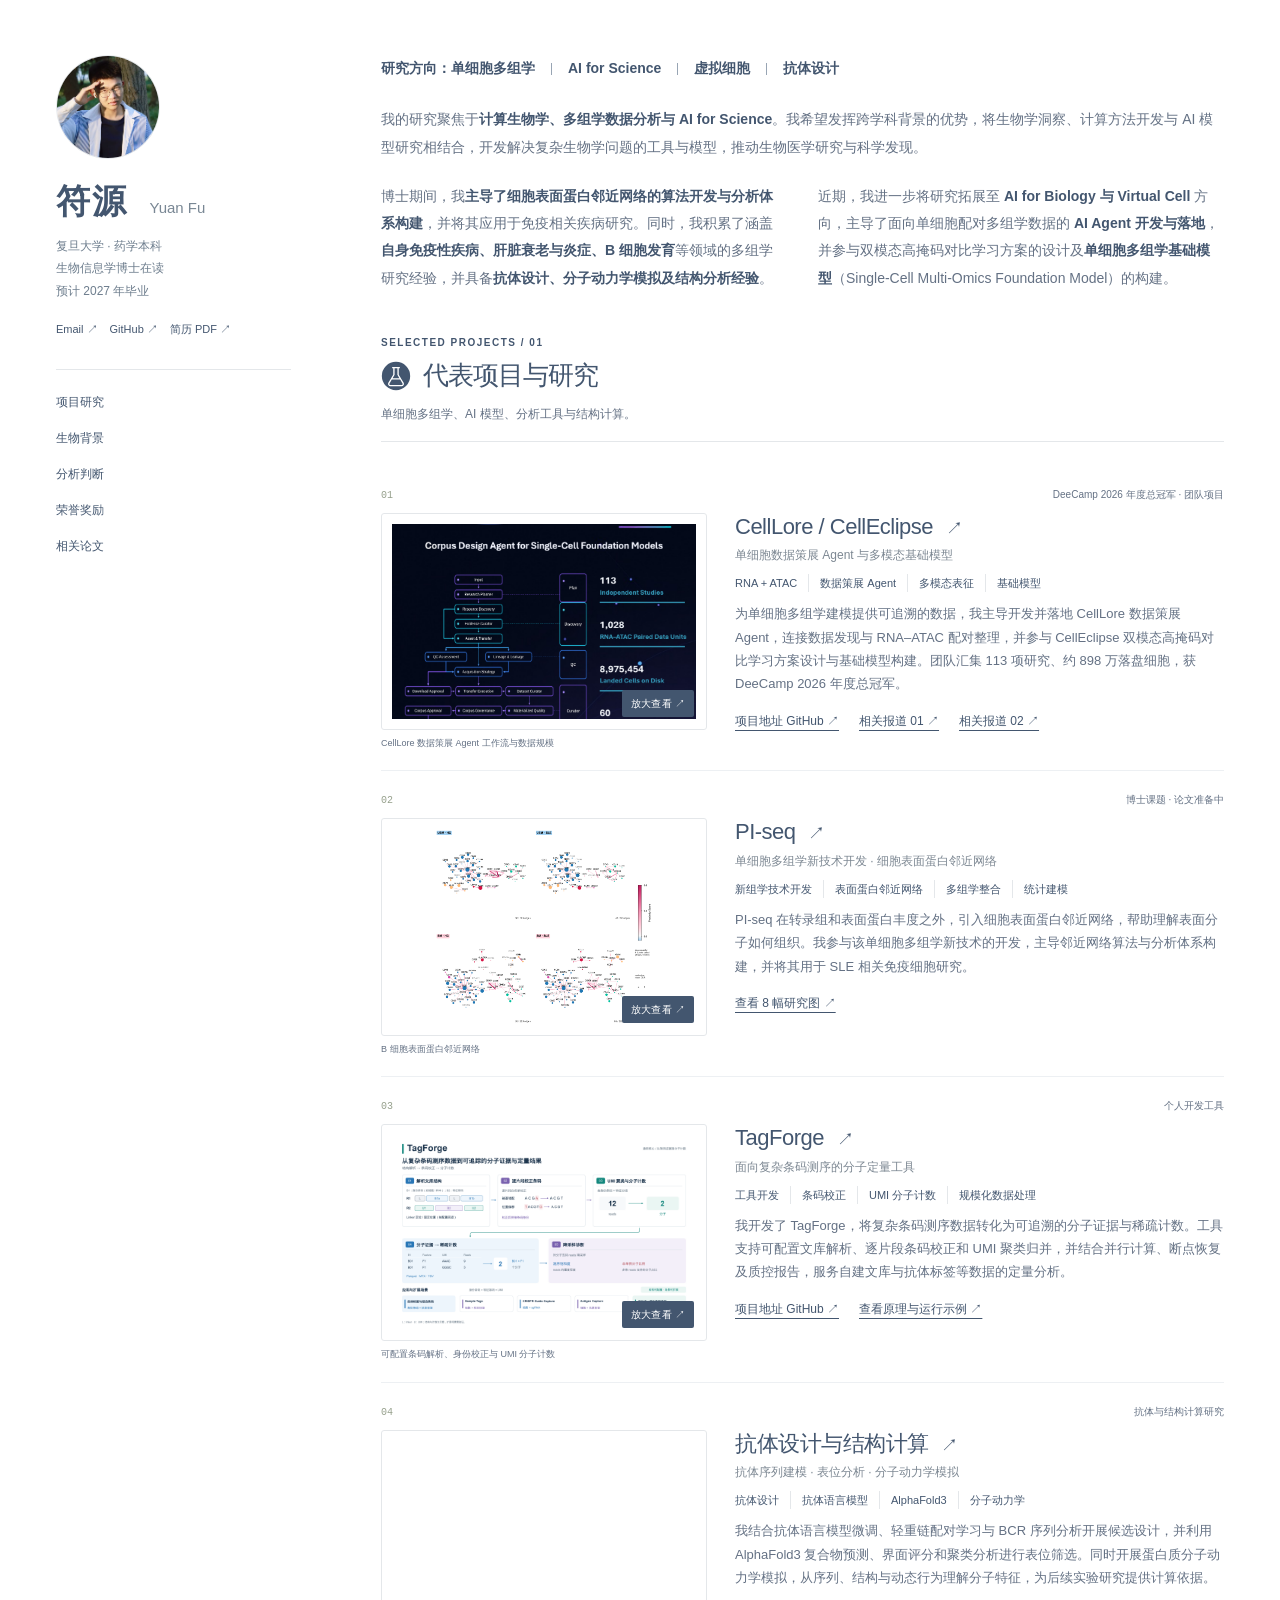
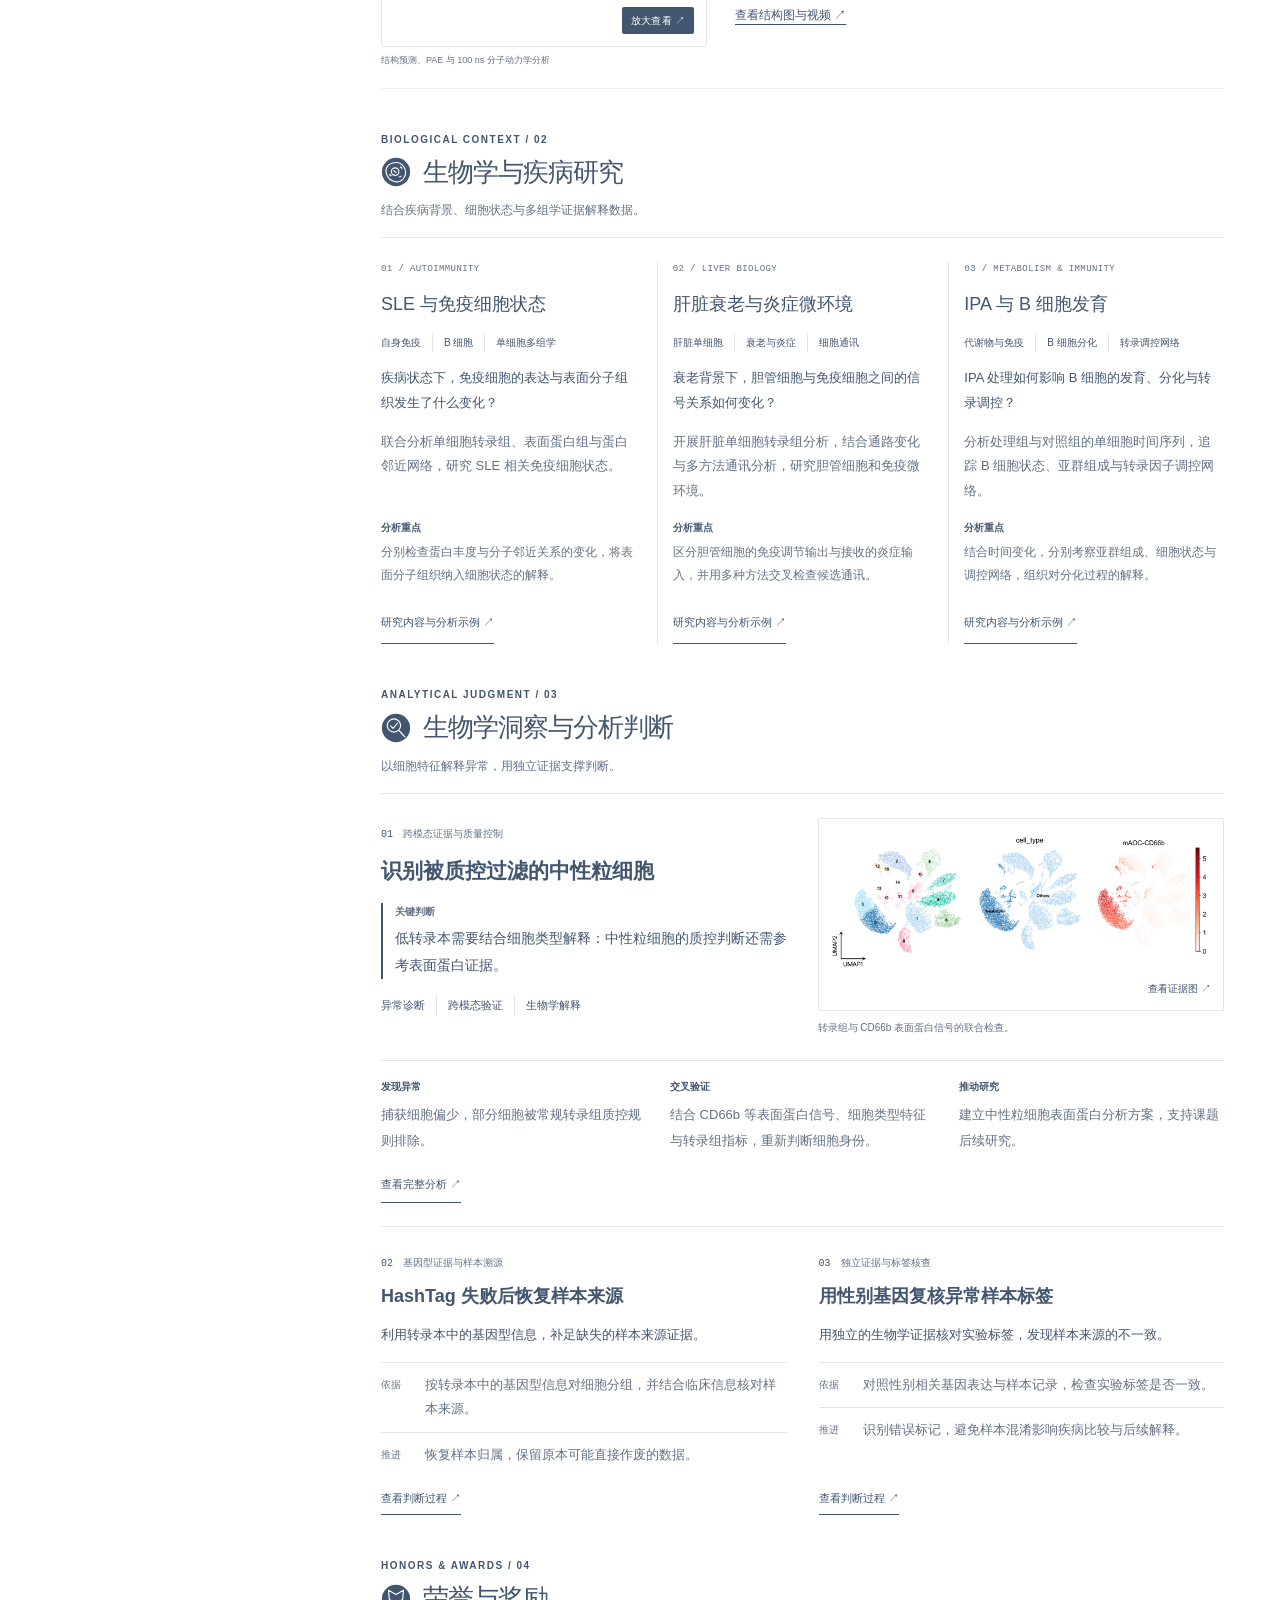
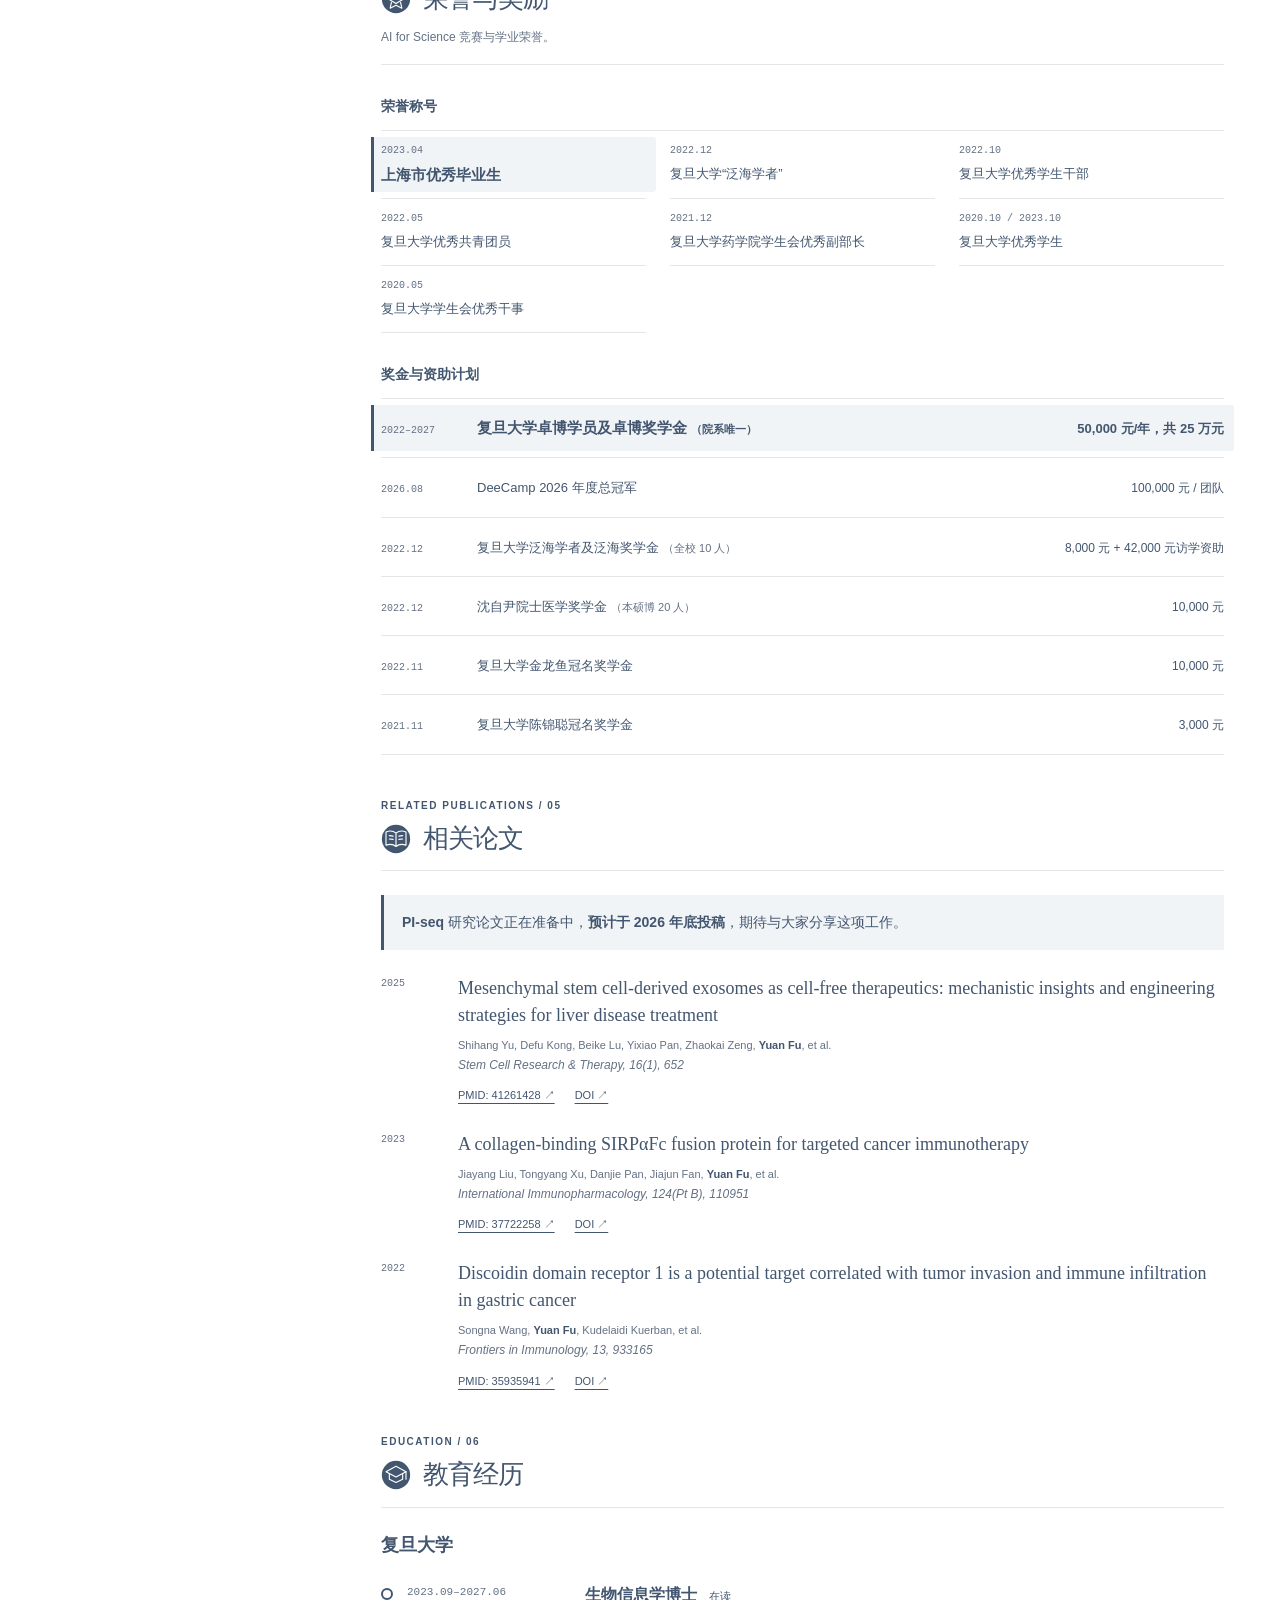
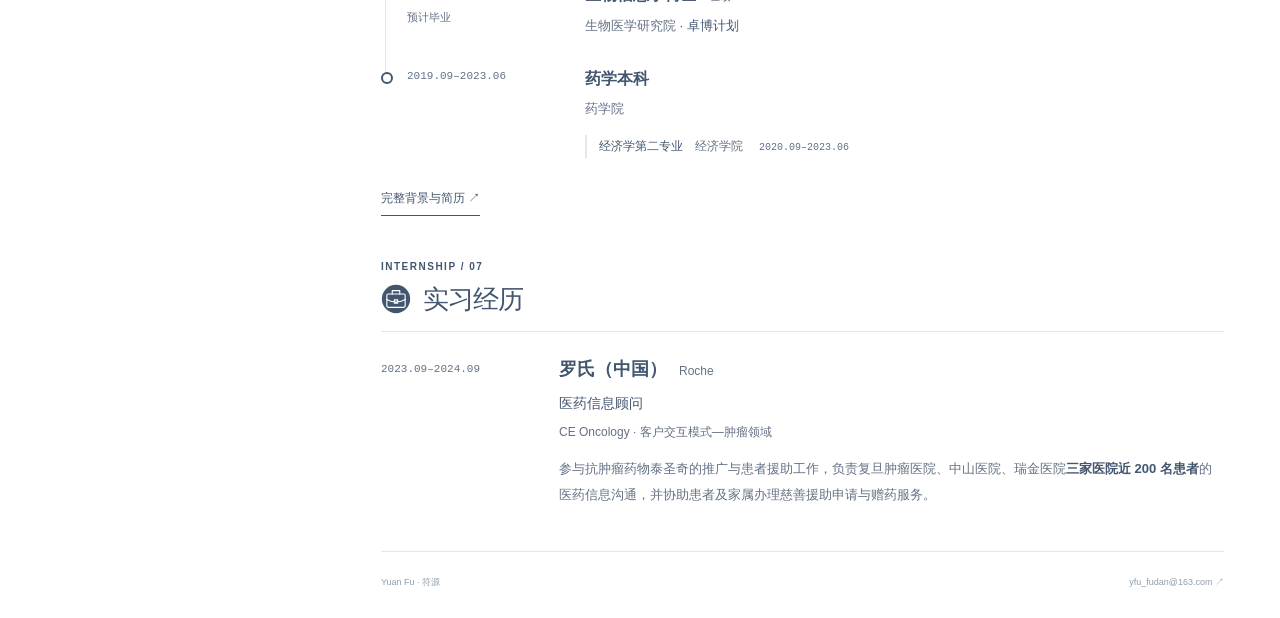
==== index.html @ 62604944 "Publish Yuan Fu research homepage and resumes" ====
<!doctype html>
<html lang="zh-CN">
<head>
  <meta charset="utf-8">
  <meta name="viewport" content="width=device-width, initial-scale=1">
  <meta name="description" content="符源 Yuan Fu，复旦大学生物信息学博士生。单细胞多组学、AI for Science、抗体设计与分子模拟；药学本科、生物信息学博士在读，预计 2027 年毕业。">
  <meta name="color-scheme" content="light">
  <title>符源 Yuan Fu · 计算生物学与 AI for Science</title>
  <link rel="canonical" href="https://yuanfu-bio.github.io/">
  <meta property="og:type" content="website">
  <meta property="og:locale" content="zh_CN">
  <meta property="og:title" content="符源 Yuan Fu · 计算生物学与 AI for Science">
  <meta property="og:description" content="复旦大学生物信息学博士生，聚焦单细胞多组学、AI for Science、虚拟细胞与抗体设计。预计 2027 年毕业。">
  <meta property="og:url" content="https://yuanfu-bio.github.io/">
  <meta property="og:image" content="https://yuanfu-bio.github.io/assets/yuan-fu-portrait.jpg">
  <link rel="icon" href="assets/favicon.svg" type="image/svg+xml">
  <link rel="stylesheet" href="styles.css">
  <script src="content.js" defer></script>
  <script src="app.js" defer></script>
</head>
<body data-theme="academic">
  <a class="skip-link" href="#main">跳到主页内容</a>
  <main id="main">
    <article class="academic">
      <div class="academic-layout shell"><aside class="academic-sidebar"><div class="academic-identity"><a class="avatar-link" href="#main" aria-label="符源首页"><img class="profile-avatar" src="assets/yuan-fu-portrait.jpg" alt="符源个人照" width="120" height="120"></a><h1>符源 <span lang="en">Yuan Fu</span></h1><p class="academic-role"><span>复旦大学 · 药学本科</span><span>生物信息学博士在读</span><span>预计 2027 年毕业</span></p><div class="academic-links"><a href="mailto:yfu_fudan@163.com">Email ↗</a><a href="https://github.com/yuanfu-bio" target="_blank" rel="noopener noreferrer">GitHub ↗</a><a href="assets/yuan-fu-cv.pdf" target="_blank" rel="noopener">简历 PDF ↗</a></div></div><nav class="section-nav" aria-label="主页导航"><a href="#academic-research">项目研究</a><a href="#academic-biology">生物背景</a><a href="#academic-cases">分析判断</a><a href="#academic-awards">荣誉奖励</a><a href="#academic-publications">相关论文</a></nav></aside><div class="academic-content"><section id="academic-about" class="academic-about academic-home-profile" aria-label="个人介绍"><div class="hero-expertise" aria-label="研究方向" data-profile-keywords><span>研究方向：单细胞多组学</span><span>AI for Science</span><span>虚拟细胞</span><span>抗体设计</span></div><div class="profile-prose" data-profile-prose></div></section><section class="content-section academic-research" id="academic-research"><div class="section-heading"><div><div class="eyebrow">SELECTED PROJECTS / 01</div><h2 class="section-title"><span data-section-icon="research"></span>代表项目与研究</h2></div><p>单细胞多组学、AI 模型、分析工具与结构计算。</p></div><div data-project-list></div></section><section class="content-section biology-section" id="academic-biology" data-content="biology"></section><section class="content-section judgment-section" id="academic-cases" data-content="cases"></section><section class="content-section awards-section" id="academic-awards" data-content="awards"></section><section class="content-section publications-section" id="academic-publications" data-content="publications"></section><section id="academic-background" class="content-section education-section academic-background" data-content="education"></section><section id="academic-internships" class="content-section internships-section" data-content="internships"></section><footer class="academic-footer"><span>Yuan Fu · 符源</span><a href="mailto:yfu_fudan@163.com">yfu_fudan@163.com ↗</a></footer></div></div>
    </article>
  </main>
  <dialog id="project-dialog" aria-labelledby="dialog-title"><div class="dialog-topline"><button id="dialog-close" type="button" aria-label="关闭详情">✕</button></div><div id="dialog-content"></div></dialog>
  <noscript><p class="noscript">启用 JavaScript 后可阅读项目、研究背景、分析案例与荣誉。也可直接查看上方简历 PDF。</p></noscript>
</body>
</html>
---- styles.css ----
@charset "UTF-8";
:root{--paper:#f5f3eb;--ink:#263c33;--green:#315b47;--line:#d8dcd0;--muted:#68746a;--serif:Georgia,'Times New Roman','Songti SC',serif;--sans:Inter,-apple-system,BlinkMacSystemFont,'Segoe UI','PingFang SC','Microsoft YaHei',sans-serif;--mono:'SFMono-Regular',Consolas,monospace}
*{box-sizing:border-box}html{scroll-behavior:smooth;scroll-padding-top:100px}body{margin:0;font-family:var(--sans);font-size:15px;color:var(--ink);background:var(--paper);-webkit-font-smoothing:antialiased}button,a{-webkit-tap-highlight-color:transparent}button{font:inherit}button,a{touch-action:manipulation}a{color:inherit;text-decoration:none}button{color:inherit;cursor:pointer}button:focus-visible,a:focus-visible{outline:3px solid var(--primary);outline-offset:5px}button{border:0;background:transparent}button:disabled{cursor:default}img{display:block;max-width:100%}figure,p,h1,h2,h3{margin:0}p{line-height:1.9}h1,h2,h3{font-weight:500}.view[hidden]{display:none}.shell{width:min(1220px,calc(100% - 112px));margin-inline:auto}.muted{color:var(--muted)}.eyebrow{font-size:10px;font-weight:600;letter-spacing:1.5px;line-height:1.5}.skip-link{position:fixed;top:-60px;left:20px;background:white;padding:15px;z-index:300}.skip-link:focus{top:12px}
.design-bar{background:#fff;color:#282d29;display:flex;align-items:center;justify-content:space-between;gap:16px;padding:12px 30px;border-bottom:1px solid #e5e5df;position:sticky;top:0;z-index:100;min-height:64px}.design-label{display:flex;align-items:center;gap:8px;font-family:var(--mono);font-size:10px;letter-spacing:.5px;white-space:nowrap}.design-dot{width:6px;height:6px;border-radius:50%;background:#51715a}.design-version{color:#8b8d87;margin-left:4px}.design-tabs{display:flex;gap:5px}.design-tabs button{font-size:12px;display:flex;align-items:center;justify-content:center;gap:9px;min-height:38px;border:1px solid transparent;padding:8px 14px;border-radius:5px;transition:background .18s}.design-tabs button>span{font-family:var(--mono);font-size:10px;opacity:.6}.design-tabs button[aria-pressed=true]{background:#edf1e8;border-color:#dce3d5;color:#294a37}.design-tabs button:hover{background:#f2f3ef}.design-tabs small{font-size:9px;color:#587042}.direction-note{background:#e8ecdf;padding:11px 30px;display:flex;justify-content:center;gap:20px;color:#58654c;font-size:11px;line-height:1.6}.direction-note strong{color:#33462c;font-weight:600;white-space:nowrap}.site-nav{height:112px;display:flex;justify-content:space-between;align-items:center}.wordmark{display:flex;align-items:center;gap:12px;font-family:var(--serif);font-size:30px;letter-spacing:-1px}.wordmark span{font-family:var(--sans);font-size:12px;letter-spacing:2px;color:#6e7e71;margin-top:5px}.wordmark i{height:5px;width:5px;border-radius:50%;background:#6a8b5f;align-self:center;margin-left:-7px}.site-nav nav{display:flex;align-items:center;gap:32px;font-size:12px}.site-nav nav a:hover{text-decoration:underline;text-underline-offset:6px}.contact-link{border-bottom:1px solid var(--ink);padding-bottom:8px;margin-bottom:-8px}
.studio-hero{padding:40px 0 78px;display:grid;grid-template-columns:1.05fr 1fr;gap:65px;align-items:center}.tiny-cross{font-size:17px;vertical-align:-1px;margin-right:7px;color:#678054}.studio-intro h1{font-family:var(--serif);font-size:clamp(55px,5.65vw,85px);letter-spacing:-3.6px;line-height:1.015;margin-top:30px}.studio h1 em,.studio h2 em{font-weight:400;color:#6c7a56}.hero-description{font-size:13px;color:#627064;margin-top:30px;line-height:2.05}.hero-actions{display:flex;align-items:center;gap:27px;margin-top:32px}.solid-button{font-size:11px;font-weight:500;background:var(--ink);color:#f6f7f0;padding:16px 19px;min-height:46px;display:inline-flex;align-items:center;justify-content:space-between;gap:34px;border-radius:2px;transition:transform .2s,background .2s}.solid-button:hover{transform:translateY(-2px);background:#42614e}.text-button{font-size:11px;padding:8px 0;border-bottom:1px solid currentColor;line-height:1.5}.text-button:hover{opacity:.7}.research-cover{position:relative;background:#e8ecdf;border:1px solid #d5dec9;padding:26px 25px 22px;box-shadow:10px 12px 0 #e5e6dc;min-height:454px;display:flex;flex-direction:column;transform:rotate(1.2deg)}.cover-top,.cover-bottom{display:flex;justify-content:space-between;font-family:var(--mono);font-size:8px;letter-spacing:.6px}.cover-top{border-bottom:1px solid #bbc8af;padding-bottom:17px}.cover-title{font-family:var(--serif);font-size:36px;letter-spacing:-1.25px;line-height:1.03;margin-top:28px}.cover-title>span{display:block;font-family:var(--sans);font-size:10px;letter-spacing:1px;color:#6d7a60;margin-top:13px}.umap-display{padding:23px 0;margin:25px -7px 10px;background:#fff}.umap-display img{width:100%;height:auto}.cover-bottom{align-items:center;margin-top:auto;border-top:1px solid #bbc8af;padding-top:13px}.cover-bottom button{font-size:21px;line-height:1;border:1px solid #adbba2;border-radius:50%;height:32px;width:32px}.research-cover>figcaption{position:absolute;bottom:-29px;left:0;color:#88927d;font-size:8px;letter-spacing:.5px}.credential-strip{display:flex;align-items:center;gap:25px;border-block:1px solid var(--line);padding-block:23px;font-size:11px}.credential-label{font-size:8px;letter-spacing:1px;color:#84907c}.credential-strip strong{font-size:14px;font-weight:500}.credential-strip strong span{font-size:11px;margin-left:6px}.credential-project{border-left:1px solid var(--line);padding-left:25px;color:#78816f}.credential-end{margin-left:auto;color:#78816f;font-size:10px}.work-section{padding:94px 0 84px}.section-heading{display:flex;justify-content:space-between;align-items:flex-end;gap:24px;margin-bottom:42px}.section-heading h2,.about-grid h2{font-family:var(--serif);font-size:45px;letter-spacing:-1.6px;line-height:1.12;margin-top:19px}.section-heading>p{font-size:12px;color:#77806f}.studio-project{border-top:1px solid var(--line);display:grid;grid-template-columns:37px 1.05fr 1fr 30px;gap:21px;align-items:center;padding:30px 0}.studio-project:last-child{border-bottom:1px solid var(--line)}.project-number{font-family:var(--mono);font-size:10px;color:#96a08c;align-self:start;padding-top:6px}.project-title-button{font-family:var(--serif);font-size:25px;letter-spacing:-.5px;text-align:left;line-height:1.2;padding:0}.project-title-button:hover{text-decoration:underline;text-underline-offset:6px}.project-category{font-family:var(--mono);font-size:8px;letter-spacing:.6px;color:#8a947e;margin-top:11px}.project-description{font-size:11px;line-height:1.9;color:#6f7968}.project-arrow{font-size:22px;transition:transform .2s}.project-arrow:hover{transform:translate(3px,-3px)}.field-note{background:#e8ecdf;padding:70px 0}.field-note-inner{display:grid;grid-template-columns:.85fr 1.3fr;align-items:center;gap:90px}.field-note h2{font-family:var(--serif);font-size:49px;letter-spacing:-1.8px;line-height:1.06;margin-top:23px}.field-note p{font-size:12px;margin:25px 0 14px;color:#6b785e}.field-note figure{background:#fff;padding:24px 20px}.field-note figcaption{font-size:9px;color:#8a947e;letter-spacing:.6px;margin-top:16px}.about-section{padding:90px 0}.about-grid{display:grid;grid-template-columns:1.1fr 1fr;gap:95px;margin-top:5px}.about-grid>div{padding-top:20px}.about-grid p{font-size:12px;margin-bottom:20px}.studio-footer{border-top:1px solid var(--line);padding-block:45px 25px;display:flex;justify-content:space-between;gap:25px}.footer-email{display:flex;gap:80px;font-family:var(--serif);font-size:63px;letter-spacing:-2px;margin-top:17px;align-items:center}.footer-email>span{font-family:var(--sans);font-size:45px}.footer-meta{display:flex;flex-direction:column;align-items:flex-end;gap:16px;font-size:10px;padding-top:8px;color:#79816f}
body[data-theme=atlas]{background:#121916;color:#e7ece1;--ink:#e7ece1;--muted:#919e8e;--line:#344038}.atlas{background:#121916}.atlas .site-nav{height:108px}.atlas-brand{display:flex;gap:6px;font-family:var(--mono);font-size:22px;align-items:center}.atlas-brand .bracket{color:#b8d994;font-size:30px}.atlas-brand small{font-family:var(--sans);font-size:9px;letter-spacing:1.3px;margin-left:15px;color:#a2b299}.atlas .site-nav nav{font-family:var(--mono);font-size:10px;color:#adbba3}.atlas-hero{display:grid;grid-template-columns:1.1fr 1fr;align-items:center;gap:60px;padding-top:39px;padding-bottom:70px}.atlas .eyebrow{color:#a2b692;font-size:9px}.status-light{display:inline-block;width:5px;height:5px;background:#c7f797;box-shadow:0 0 12px #b7df9180;border-radius:50%;vertical-align:middle;margin-right:7px}.atlas-hero h1{font-size:clamp(57px,6.4vw,93px);font-weight:500;letter-spacing:-5px;line-height:.98;margin:29px 0 25px}.atlas-hero h1>span{color:#b6d99a}.atlas-hero p{font-size:13px;color:#9eaf96;line-height:2}.atlas .solid-button{background:#c0dfaa;color:#1a291c}.atlas .solid-button:hover{background:#d9f1c7}.atlas .text-button{color:#bac5b0}.atlas-visual{background:#eaf0e3;position:relative;border:1px solid #52634b;padding:19px;color:#3b5238;transform:perspective(1500px) rotateY(-5deg)}.visual-caption{font-family:var(--mono);font-size:8px;display:flex;justify-content:space-between;gap:15px;border-bottom:1px solid #c5d2bb;padding-bottom:14px}.atlas-visual img{width:100%;aspect-ratio:1.35;object-fit:contain;background:#fff;margin-top:18px}.visual-bottom{display:flex;align-items:center;justify-content:space-between;font-family:var(--mono);font-size:9px;padding-top:17px}.visual-bottom button{font-size:9px;padding:5px 0}.coordinate-label{position:absolute;right:0;bottom:-30px;font-family:var(--mono);font-size:8px;letter-spacing:.8px;color:#7c8e72}.atlas-stats{border-block:1px solid #344038;padding-block:30px;display:grid;grid-template-columns:1fr 1fr 1fr 1.5fr;gap:25px;align-items:center}.atlas-stats>div{display:flex;flex-direction:column;gap:8px}.atlas-stats strong{font-family:var(--mono);font-size:35px;letter-spacing:-2px;font-weight:400}.atlas-stats strong span{font-size:20px;color:#9fbd87}.atlas-stats div>span{font-size:10px;color:#82947a}.atlas-stats>p{border-left:1px solid #344038;padding-left:30px;font-size:11px;color:#bac8b0}.atlas-stats>p span{color:#8a9b7f;font-size:10px}.atlas-projects-section{padding:85px 0}.atlas-section-head h2{font-size:36px;letter-spacing:-1.3px;margin:17px 0 37px}.atlas-section-head h2 span{font-family:var(--mono);font-size:12px;color:#65795b}.atlas-projects{display:grid;grid-template-columns:1fr 1fr;gap:24px}.atlas-project{border-top:1px solid #52604a;padding:24px 0 28px}.atlas-project .project-category{margin:0 0 14px;color:#8fa27d}.atlas-project h3{font-size:23px;letter-spacing:-.5px}.atlas-project p{font-size:12px;color:#9aaa90;margin-top:17px}.atlas-project footer{display:flex;justify-content:space-between;align-items:center;margin-top:28px}.atlas-project footer span{font-family:var(--mono);font-size:8px;color:#8da17d}.atlas-project footer button{font-size:20px;color:#c4e4aa}.atlas-methods{border-top:1px solid #344038;padding-block:55px 70px}.atlas-methods h2{font-size:37px;letter-spacing:-1.4px;line-height:1.3;margin-top:19px}.atlas-methods h2 span{color:#839a75}.method-rows{margin-top:40px}.method-rows>div{display:grid;grid-template-columns:1fr 2fr;padding:20px 0;border-top:1px solid #344038;gap:25px;align-items:center}.method-rows span{font-family:var(--mono);font-size:10px;color:#92ad80}.method-rows p{font-size:12px;color:#afbea4}.atlas-footer{border-top:1px solid #344038;padding-block:45px 30px}.atlas-footer h2{font-size:50px;letter-spacing:-2px;display:flex;justify-content:space-between;align-items:center}.atlas-footer h2 a{color:#b6d99a}.atlas-footer>div{display:flex;justify-content:space-between;gap:20px;font-size:10px;color:#90a27e;margin-top:35px}
body[data-theme=academic]{--primary:#43566f;background:#fff;color:var(--primary);--ink:var(--primary);--muted:#79828b;--line:#e4e7ea}.academic{background:#fff}.academic-layout{display:grid;grid-template-columns:235px 1fr;gap:90px;padding-block:55px 30px}.academic-sidebar{padding-top:12px;align-self:start;position:sticky;top:112px}.monogram{font-family:var(--serif);font-size:74px;font-style:italic;color:#234f84;letter-spacing:-6px;line-height:1}.monogram span{color:#a6b6c8}.academic-sidebar h1{font-size:24px;letter-spacing:-.6px;margin-top:25px}.academic-sidebar h1 span{font-size:14px;margin-left:7px;font-weight:400;color:#8b97a4;letter-spacing:2px}.academic-role{font-size:12px;color:#6d7d8d;line-height:1.9;margin-top:12px}.academic-links{display:flex;gap:14px;flex-wrap:wrap;font-size:10px;color:var(--primary);margin-top:23px}.academic-links button{padding:0;font-size:10px}.academic-sidebar nav{display:flex;flex-direction:column;gap:22px;font-size:12px;margin-top:46px;border-top:1px solid #e4e7ea;padding-top:30px}.academic-sidebar nav a:hover{color:var(--primary)}.sidebar-foot{font-family:var(--serif);font-size:13px;color:#9aa4ae;line-height:1.7;margin-top:58px}.academic-topline{display:flex;justify-content:space-between;gap:20px;padding-bottom:20px;border-bottom:1px solid #e4e7ea;font-size:8px;letter-spacing:.8px;color:#9aa4ae;font-family:var(--mono)}.academic-about{padding-top:38px}.academic-about .eyebrow{font-size:9px;color:#647184}.academic-about h2{font-family:var(--serif);font-size:51px;letter-spacing:-1.8px;line-height:1.13;color:var(--primary);margin:21px 0 25px}.academic-about>p{font-size:12px;color:#6d7985;margin-bottom:15px;line-height:2}.academic-news{background:#f3f5f8;border-left:2px solid #577ca5;display:flex;gap:24px;align-items:flex-start;padding:18px 20px;margin-top:28px}.academic-news>span{font-family:var(--mono);font-size:10px;color:#6d87a3;line-height:2}.academic-news p{font-size:10px;line-height:1.9;color:#74879b}.academic-news strong{font-weight:500;color:#355777}.academic-section-title{display:flex;justify-content:space-between;align-items:center;border-bottom:1px solid #dce3e9;padding-bottom:13px}.academic-section-title h2{font-family:var(--serif);font-size:26px;letter-spacing:-.5px;color:var(--primary)}.academic-section-title>span{font-family:var(--mono);font-size:8px;color:#9daebe}.academic-research{margin-top:46px}.academic-project{padding:24px 0;border-bottom:1px solid #edf0f3}.academic-project header{display:flex;gap:22px;align-items:baseline;justify-content:space-between}.academic-project h3{font-size:14px;color:var(--primary)}.academic-project h3 button{padding:0;text-align:left}.academic-project header>span{font-family:var(--mono);font-size:8px;white-space:nowrap;color:#9baab8}.academic-project p{font-size:11px;color:#7c8792;line-height:1.9;margin-top:10px}.academic-project .project-category{font-size:8px;color:#a0aab3;margin-top:9px;letter-spacing:.3px}.academic-publications,.academic-background{margin-top:43px}.preparation-note{font-size:10px;color:#8c9aaa;margin-top:21px}.publication{display:grid;grid-template-columns:40px 1fr;gap:17px;margin-top:23px}.publication>span{font-family:var(--mono);font-size:9px;color:#8d9eb0;padding-top:3px}.publication h3{font-family:var(--serif);font-size:16px;line-height:1.5;color:var(--primary)}.publication p{font-size:9px;line-height:1.7;margin-top:9px;color:#8c98a4}.publication strong{font-weight:500;color:#526c85}.publication em{font-size:10px;color:#74879a}.education{display:grid;grid-template-columns:100px 1fr;gap:20px;margin-top:25px}.education>span{font-family:var(--mono);font-size:9px;color:#8d9eb0;padding-top:4px}.education p{font-size:10px;color:#8b97a3}.education strong{font-weight:500;color:var(--primary)}.academic-background>.muted{font-size:9px;margin-top:20px}.academic-footer{border-top:1px solid #e4e7ea;margin-top:44px;padding-top:24px;display:flex;justify-content:space-between;gap:20px;font-size:9px;color:#8e9dac}
dialog{width:min(800px,calc(100% - 40px));max-height:88vh;border:1px solid #e0e5eb;border-radius:7px;padding:0;color:var(--primary);background:#fff;box-shadow:0 24px 120px #26384b40}dialog::backdrop{background:#26384b96;backdrop-filter:blur(5px)}body.modal-open{overflow:hidden}.dialog-topline{position:sticky;top:0;display:flex;justify-content:space-between;align-items:center;padding:15px 28px;background:#fff;border-bottom:1px solid #e0e5eb;z-index:1;font-family:var(--mono);font-size:9px;letter-spacing:1px}.dialog-topline button{font-size:18px;width:36px;height:36px;border:1px solid #e0e5eb;border-radius:50%;line-height:1}.dialog-body{padding:32px}.dialog-body .eyebrow{color:#8290a0}.dialog-body h2{font-family:var(--serif);font-size:40px;line-height:1.15;letter-spacing:-1.2px;margin:16px 0}.dialog-subtitle{font-size:15px;color:#647184;margin-bottom:25px}.dialog-body>p{font-size:13px;color:#647184;margin-bottom:22px}.detail-grid{display:grid;grid-template-columns:1fr 1fr;gap:25px;border-top:1px solid #e0e5eb;padding-top:25px;margin-bottom:25px}.detail-grid h3{font-size:11px;font-weight:600;margin-bottom:9px}.detail-grid p{font-size:12px;color:#647184;line-height:1.9}.detail-image{background:white;border:1px solid #e0e5eb;padding:17px;margin-top:24px}.detail-image img{width:100%;max-height:480px;object-fit:contain}.detail-image figcaption{font-size:10px;color:#8290a0;margin-top:13px}.dialog-status{padding:14px 18px;background:#f3f5f8;font-size:11px;color:#647184;margin-top:25px}.profile-education{font-size:13px;color:#647184;border-top:1px solid #e0e5eb;padding-block:20px}.profile-education h3{font-size:15px;margin-bottom:10px}.profile-education p{font-size:12px}.profile-contact{font-size:12px;color:var(--primary);text-decoration:underline;text-underline-offset:5px}.noscript{padding:20px;text-align:center}
@media(min-width:1600px){.shell{width:1220px}.studio-intro h1{font-size:87px}.studio-hero{gap:90px}.atlas-hero h1{font-size:96px}}
@media(max-width:1100px){.shell{width:calc(100% - 76px)}.design-label{font-size:8px}.design-version{display:none}.design-tabs button{padding-inline:10px}.site-nav nav{gap:23px}.studio-hero{gap:40px;padding-top:24px}.studio-intro h1{font-size:67px;letter-spacing:-2.8px}.research-cover{min-height:398px;padding:23px 20px}.cover-title{font-size:32px}.credential-strip{gap:18px}.credential-project{padding-left:18px}.credential-end{display:none}.field-note-inner{gap:45px}.about-grid{gap:60px}.atlas-hero{gap:35px}.atlas-hero h1{font-size:72px;letter-spacing:-3.8px}.academic-layout{grid-template-columns:190px 1fr;gap:58px}.academic-about h2{font-size:45px}.academic-project header>span{font-size:7px}}
@media(max-width:760px){html{scroll-padding-top:130px}.shell{width:calc(100% - 40px)}.design-bar{padding:9px 12px;display:block}.design-label{display:none}.design-tabs{display:grid;grid-template-columns:repeat(3,1fr);gap:5px}.design-tabs button{font-size:10px;padding:8px 5px;gap:7px;min-height:38px}.design-tabs small{font-size:8px}.direction-note{padding:9px 17px;font-size:9px;gap:8px;justify-content:flex-start;align-items:baseline}.direction-note>span{font-size:8px}.site-nav{height:88px}.wordmark{font-size:27px}.wordmark span{font-size:10px}.site-nav nav{gap:17px;font-size:10px}.site-nav .contact-link{display:none}.studio-hero{padding:25px 0 60px;grid-template-columns:1fr;gap:49px}.studio-intro .eyebrow{font-size:8px}.studio-intro h1{font-size:70px;letter-spacing:-3.2px;margin-top:24px;line-height:1.03}.hero-description{font-size:12px;margin-top:24px;line-height:2}.hero-actions{margin-top:26px;gap:24px}.solid-button{padding:15px 17px;font-size:10px}.research-cover{margin:0 5px 10px;min-height:365px;transform:rotate(.7deg);padding:23px}.cover-title{font-size:36px}.cover-top{font-size:7px}.umap-display{margin-top:22px;padding:20px 0}.cover-bottom{font-size:8px}.credential-strip{gap:12px;flex-wrap:wrap;padding-block:18px}.credential-label{width:100%;font-size:7px}.credential-strip strong{font-size:12px}.credential-strip strong span{font-size:9px;margin-left:4px}.credential-project{font-size:9px;padding-left:14px}.work-section{padding:60px 0}.section-heading{display:block;margin-bottom:30px}.section-heading h2{font-size:37px}.section-heading>p{font-size:11px;margin-top:19px}.studio-project{grid-template-columns:22px 1fr 22px;gap:12px;padding:24px 0}.project-title-button{font-size:24px}.studio-project .project-description{grid-column:2;grid-row:2;margin-top:0;font-size:11px}.project-category{font-size:7px}.project-arrow{grid-column:3;grid-row:1}.field-note{padding:49px 0}.field-note-inner{grid-template-columns:1fr;gap:34px}.field-note h2{font-size:43px}.field-note p{font-size:11px}.field-note figure{padding:20px 13px}.about-section{padding:55px 0}.about-grid{grid-template-columns:1fr;gap:8px}.about-grid h2{font-size:37px;margin-top:20px}.about-grid p{font-size:12px}.studio-footer{padding-block:33px 22px;display:block}.footer-email{font-size:55px;justify-content:space-between}.footer-meta{align-items:flex-start;flex-direction:row;flex-wrap:wrap;gap:15px;font-size:9px;margin-top:28px}.footer-meta>span:last-child{width:100%;margin-top:7px}.atlas .site-nav{height:90px}.atlas-brand{font-size:20px}.atlas-brand small{font-size:7px;letter-spacing:.6px;margin-left:5px}.atlas .site-nav nav{font-size:9px;gap:15px}.atlas .site-nav nav a:nth-child(2){display:none}.atlas-hero{grid-template-columns:1fr;gap:48px;padding-block:26px 65px}.atlas-hero h1{font-size:74px;letter-spacing:-4px}.atlas-hero p{font-size:12px}.atlas-visual{transform:none;padding:16px}.visual-caption{font-size:7px}.atlas-stats{grid-template-columns:repeat(3,1fr);gap:20px;padding-block:25px}.atlas-stats strong{font-size:28px}.atlas-stats div>span{font-size:8px}.atlas-stats>p{grid-column:1/-1;border-left:0;border-top:1px solid #344038;padding:17px 0 0;font-size:10px}.atlas-stats>p span{font-size:9px}.atlas-projects-section{padding-block:56px}.atlas-section-head h2{font-size:31px}.atlas-projects{grid-template-columns:1fr;gap:8px}.atlas-project{padding-block:23px}.atlas-project h3{font-size:22px}.atlas-project p{font-size:11px}.atlas-methods{padding-block:35px 50px}.atlas-methods h2{font-size:29px;letter-spacing:-1px}.method-rows>div{grid-template-columns:1fr;gap:9px}.method-rows span{font-size:9px}.method-rows p{font-size:11px}.atlas-footer{padding-block:35px 25px}.atlas-footer h2{font-size:33px;letter-spacing:-1.4px}.atlas-footer>div{flex-wrap:wrap;gap:19px;font-size:9px;margin-top:25px}.academic-layout{display:block;padding-top:30px}.academic-sidebar{position:static;padding-top:0;display:grid;grid-template-columns:65px 1fr;column-gap:20px}.monogram{font-size:58px;grid-row:1/4;align-self:center}.academic-sidebar h1{font-size:22px;margin-top:0}.academic-sidebar h1 span{font-size:12px}.academic-role{font-size:10px;margin-top:8px;line-height:1.7}.academic-role br{display:none}.academic-links{font-size:9px;margin-top:13px}.academic-sidebar nav{grid-column:1/-1;margin-top:26px;flex-direction:row;gap:20px;padding-top:20px;font-size:10px}.sidebar-foot{display:none}.academic-content{padding-top:30px}.academic-topline{font-size:7px;padding-bottom:15px}.academic-about{padding-top:27px}.academic-about .eyebrow{font-size:7px;letter-spacing:1px}.academic-about h2{font-size:41px;line-height:1.15}.academic-about>p{font-size:12px}.academic-news{padding:16px 15px;gap:17px}.academic-news p{font-size:9px}.academic-project header{display:block}.academic-project header>span{display:block;margin-top:10px;font-size:8px}.academic-section-title h2{font-size:25px}.publication{grid-template-columns:30px 1fr;gap:13px}.publication h3{font-size:15px}.publication p{font-size:9px}.education{grid-template-columns:92px 1fr;gap:10px}.academic-footer{font-size:8px}.dialog-body{padding:24px 21px}.dialog-topline{padding:12px 20px;font-size:8px}.dialog-body h2{font-size:33px}.dialog-subtitle{font-size:13px}.detail-grid{grid-template-columns:1fr;gap:22px}.dialog-body>p{font-size:12px}.detail-image{padding:8px}.dialog-status{font-size:10px}}
@media(min-width:761px) and (max-width:900px){.studio-hero,.atlas-hero{grid-template-columns:1fr;gap:55px}.research-cover,.atlas-visual{max-width:580px;width:100%;margin-inline:auto}.studio-intro h1{font-size:76px}.atlas-hero h1{font-size:84px}.academic-layout{grid-template-columns:165px 1fr;gap:32px}.academic-about h2{font-size:39px}}
@media(max-width:760px){.studio-intro h1{font-size:clamp(39px,12.4vw,70px);letter-spacing:-1.9px}.atlas-hero h1{font-size:clamp(43px,13.5vw,74px);letter-spacing:-2.5px}.wordmark{white-space:nowrap;flex-shrink:0}.site-nav nav{gap:14px}.site-nav{gap:20px}.wordmark span{display:none}.wordmark i{margin-left:-5px}.direction-note{flex-wrap:wrap;gap:2px}.design-tabs button{white-space:nowrap}.design-tabs button>small{display:none}.academic-about h2{font-size:clamp(30px,10.5vw,41px)}.studio-intro .eyebrow{letter-spacing:1px}.desktop-break{display:none}}
@media(max-width:360px){.shell{width:calc(100% - 34px)}.design-tabs button{font-size:9px;gap:5px}.site-nav nav{gap:12px;font-size:9px}.wordmark{font-size:25px;gap:9px}.studio-intro h1{font-size:39px}.hero-description{font-size:11px}.solid-button{gap:24px}.hero-actions{gap:18px}.text-button{font-size:10px}.cover-title{font-size:29px}.cover-top{font-size:6px}.research-cover{padding:20px 18px;min-height:340px}.atlas-brand small{display:none}.atlas .site-nav nav{font-size:8px}.credential-project{border:0;padding-left:0}.credential-strip{gap:9px}.section-heading h2{font-size:33px}.field-note h2{font-size:37px}.about-grid h2{font-size:33px}.footer-email{font-size:47px}.atlas-methods h2{font-size:26px}.atlas-footer h2{font-size:28px}.academic-sidebar nav{gap:18px}.academic-footer{flex-wrap:wrap}.dialog-body h2{font-size:28px;overflow-wrap:anywhere}}
@media(prefers-reduced-motion:reduce){html{scroll-behavior:auto}*,*::before,*::after{transition:none!important;animation:none!important}.atlas-visual img{visibility:hidden}.atlas-visual{background:#eaf0e3 url('assets/antibody-still.png') center center/85% auto no-repeat}}

/* Content revision: shared research, biology, judgment and honors. */
:root{--secondary:#667266;--accent:#456642;--surface:#e9eddf}
body[data-theme=atlas]{--secondary:#acbba4;--accent:#bfdda5;--surface:#1c2820}
body[data-theme=academic]{--secondary:#647184;--accent:var(--primary);--surface:#f3f5f8}
.site-nav{height:92px}.site-nav nav{font-size:13px;gap:26px}
.studio-hero{padding:23px 0 55px;gap:65px}.studio-intro h1.hero-name,.atlas-hero h1.hero-name{font-family:var(--sans);font-size:47px;letter-spacing:1px;line-height:1.2;margin:20px 0 0}
.hero-name>span{font-family:var(--serif);font-size:28px;font-weight:400;letter-spacing:0;margin-left:10px;opacity:.65}
.hero-focus{font-family:var(--serif);font-size:clamp(34px,3.2vw,47px);letter-spacing:-1.4px;line-height:1.3;margin-top:17px}
.hero-focus em{font-style:normal}.atlas .hero-focus{font-family:var(--sans);font-size:clamp(34px,3.15vw,46px);letter-spacing:-1.5px}.atlas .hero-focus>span{color:#b6d99a}
.studio-intro .hero-identity,.atlas-hero .hero-identity{font-size:12px;margin-top:22px;color:var(--secondary)}
.hero-description,.atlas-hero p:not(.hero-identity){font-size:14px;line-height:1.9;margin-top:13px;color:var(--secondary)}
.hero-expertise{display:flex;flex-wrap:wrap;gap:12px;font-size:11px;letter-spacing:.5px;margin-top:21px;color:var(--accent)}
.hero-expertise>span+span{border-left:1px solid var(--line);padding-left:12px}.hero-actions{margin-top:26px}.solid-button,.text-button{font-size:12px}
.research-cover{min-height:430px;padding:22px;transform:rotate(.5deg)}.cover-title{font-family:var(--serif);font-size:30px;line-height:1.3;letter-spacing:-1px;margin-top:22px}.cover-title>span{font-size:11px;margin-top:10px;letter-spacing:.4px}.cover-top{font-size:9px;gap:10px}.network-display{margin:18px 0 15px;padding:10px;background:#fff}.network-display img{width:100%;height:220px;object-fit:contain}.cover-bottom{font-size:9px}.research-cover>figcaption{font-size:9px}
.credential-project{font-size:12px;padding-block:0;text-align:left}.credential-strip strong{font-weight:600}.work-section{padding:65px 0 55px}.section-heading{margin-bottom:32px}.section-heading h2{font-family:var(--serif);font-size:34px;letter-spacing:-1px;line-height:1.3;margin-top:13px}.section-heading>p{font-size:12px;max-width:320px;line-height:1.9;color:var(--secondary)}
.skill-words{display:flex;flex-wrap:wrap;gap:6px 0;color:var(--accent);font-size:11px;line-height:1.6;margin:15px 0}.skill-words>span{padding-right:11px;margin-right:11px;border-right:1px solid var(--line)}.skill-words>span:last-child{border-right:0;padding-right:0;margin-right:0}
.project-entry-head{display:flex;justify-content:space-between;gap:20px;align-items:baseline;margin-bottom:16px;grid-column:1/-1}.project-entry-head .project-number{padding:0;line-height:1.5;align-self:auto}.project-status{font-size:10px;color:var(--secondary);line-height:1.7;text-align:right}.project-title-button{font-size:28px;letter-spacing:-.5px;line-height:1.4}.project-title-button>span{font-family:var(--sans);font-size:17px;color:var(--accent);margin-left:7px}.project-subtitle{font-size:12px;color:var(--secondary);line-height:1.8}.project-description{font-size:14px;line-height:1.95;color:var(--secondary)}.project-evidence{margin-top:15px}.project-evidence p{font-size:12px;line-height:1.9;color:var(--secondary);margin:0 0 9px}.project-evidence p>span{display:block;font-size:10px;font-weight:600;letter-spacing:.6px;color:var(--accent);margin-bottom:2px}.project-read{font-size:11px;padding:6px 0;color:var(--accent);text-align:left;text-decoration:underline;text-underline-offset:5px;justify-self:start}
.studio-project.project-entry{display:grid;grid-template-columns:.95fr 1.1fr;gap:8px 60px;align-items:start;padding:29px 0}.studio-project h3{grid-column:1;grid-row:2}.studio-project .project-subtitle{grid-column:1;grid-row:3}.studio-project .skill-words{grid-column:1;grid-row:4;margin:10px 0}.studio-project .project-description{grid-column:2;grid-row:2/4}.studio-project .project-evidence{grid-column:2;grid-row:4/6;margin:4px 0 0}.studio-project .project-read{grid-column:1;grid-row:5}.studio-project .project-entry-head{margin-bottom:10px}
.atlas-projects-section{padding:64px 0 40px}.atlas-section-head h2{font-size:34px}.atlas-projects{gap:30px 44px}.atlas-project.project-entry{padding:24px 0;display:block}.atlas-project .project-title-button{font-family:var(--sans);font-size:25px}.atlas-project.project-entry p{margin-top:0;color:var(--secondary)}.atlas-project.project-entry .project-subtitle{font-size:12px;margin-top:7px}.atlas-project.project-entry .project-description{font-size:14px;margin-top:16px}.atlas-project.project-entry .project-evidence p{font-size:12px;margin-top:12px}.atlas-project .project-read{margin-top:10px}
.academic-about>p{font-size:14px}.academic-about h2{font-family:var(--serif);font-size:43px;line-height:1.4}.academic-news p{font-size:12px}.academic-news button{text-align:left;padding:5px 0 0;font-size:11px;line-height:1.8;color:inherit}.academic-project.project-entry{padding:25px 0}.academic-project .project-title-button{font-family:var(--sans);font-size:22px;color:var(--accent)}.academic-project p.project-subtitle{font-size:12px;margin:8px 0 0}.academic-project p.project-description{font-size:13px;color:var(--secondary)}.academic-project .project-evidence{display:grid;grid-template-columns:1fr 1fr;gap:24px}.academic-project .project-evidence p{font-size:12px;color:var(--secondary);margin:0}.academic-project .project-read{margin-top:12px}.academic-role{font-size:12px}.academic-sidebar nav{gap:19px}.academic-links{font-size:11px;gap:12px}.academic-topline{font-size:9px}
.content-section{border-top:1px solid var(--line);padding-top:56px;padding-bottom:56px;scroll-margin-top:12px}.content-section .section-heading{margin-bottom:30px}.biology-grid{display:grid;grid-template-columns:repeat(3,1fr);gap:32px}.biology-entry+.biology-entry{border-left:1px solid var(--line);padding-left:30px}.biology-label{font-family:var(--mono);font-size:9px;letter-spacing:.6px;color:var(--secondary);margin-bottom:16px}.biology-entry h3{font-size:21px;line-height:1.5}.biology-entry .skill-words{font-size:10px;margin:15px 0}.biology-entry .biology-question{font-size:14px;color:var(--ink);line-height:1.9;margin:21px 0 11px}.biology-entry>p:not(.biology-question){font-size:13px;color:var(--secondary);line-height:1.9}.biology-entry .text-button{font-size:11px;margin-top:18px}
.case-feature{display:grid;grid-template-columns:1.1fr 1fr;gap:55px;align-items:center}.case-type{font-size:10px;letter-spacing:.6px;color:var(--accent);margin-bottom:12px}.case-feature h3{font-family:var(--serif);font-size:27px;line-height:1.5}.case-feature>.skill-words{font-size:11px}.case-feature>figure{background:#fff;border:1px solid var(--line);padding:22px}.case-feature>figure img{width:100%;max-height:370px;object-fit:contain}.case-feature figcaption{font-size:10px;color:#8290a0;line-height:1.8;margin-top:16px}.evidence-chain{margin:21px 0 16px}.evidence-chain>div{display:grid;grid-template-columns:65px 1fr;gap:16px;border-top:1px solid var(--line);padding:14px 0}.evidence-chain dt{font-size:11px;line-height:1.9;color:var(--accent);font-weight:600}.evidence-chain dd{font-size:13px;line-height:1.9;color:var(--secondary);margin:0}.case-secondary{display:grid;grid-template-columns:1fr 1fr;gap:44px;margin-top:35px;border-top:1px solid var(--line);padding-top:28px}.case-secondary h3{font-size:19px;line-height:1.6}.case-secondary p{font-size:13px;color:var(--secondary);line-height:1.9;margin-top:14px}.case-secondary .case-outcome{font-size:12px;margin-top:11px}.case-outcome>span{font-size:10px;font-weight:600;color:var(--accent);margin-right:10px}.case-secondary .text-button{font-size:11px;margin-top:13px}
.award-highlight{display:grid;grid-template-columns:110px 1fr;gap:25px;background:var(--surface);padding:28px 30px}.award-date{font-family:var(--mono);font-size:13px;color:var(--accent);padding-top:4px}.award-type{font-size:9px;letter-spacing:1px;color:var(--secondary);margin-bottom:10px}.award-highlight h3{font-family:var(--serif);font-size:29px;line-height:1.4}.award-project{font-size:13px;color:var(--secondary);line-height:1.9;margin-top:10px}.award-additional{display:flex;gap:12px 22px;flex-wrap:wrap;margin-top:17px;font-size:11px;color:var(--accent)}.award-context{font-size:11px;color:var(--secondary);margin-top:22px}.award-context summary{cursor:pointer;text-underline-offset:4px}.award-context p{margin-top:12px;max-width:720px;font-size:12px;line-height:1.95}.source-links{display:flex;flex-wrap:wrap;gap:16px 25px;margin-top:20px;font-size:11px;color:var(--accent)}.source-links a{text-decoration:underline;text-underline-offset:5px;line-height:1.8}.award-list{display:grid;grid-template-columns:1fr 1fr;gap:0 44px;margin-top:23px}.award-row{display:grid;grid-template-columns:80px 1fr;gap:18px;padding:19px 0;border-bottom:1px solid var(--line)}.award-row>span{font-family:var(--mono);font-size:10px;line-height:2;color:var(--secondary)}.award-row strong{font-size:13px;font-weight:500;line-height:1.8}.award-row small{display:block;font-size:10px;color:var(--secondary);line-height:1.8;margin-top:4px}
.publications-section .publication{grid-template-columns:55px 1fr;gap:22px;margin-top:25px}.publications-section .publication h3{font-size:20px;color:var(--ink)}.publications-section .publication>span{font-size:10px;color:var(--secondary)}.publications-section .publication p{font-size:11px;color:var(--secondary);margin-top:7px}.publications-section .publication em{font-size:12px;color:var(--secondary);line-height:1.8}.preparation-note{font-size:11px;color:var(--secondary)}.about-section{padding:60px 0;border-top:1px solid var(--line)}.about-grid h2{font-size:34px;line-height:1.4}.about-grid p{font-size:13px}.about-grid .muted{font-size:12px}.compact-background>p{font-size:13px;color:var(--secondary)}.compact-background .text-button{margin-top:16px}.studio-footer .footer-email{font-size:49px}.atlas-footer h2{font-size:36px;letter-spacing:-1px}
.academic .content-section{margin-top:43px;padding-top:0;padding-bottom:0;border-top:0}.academic .content-section .section-heading{padding-bottom:15px;border-bottom:1px solid var(--line);display:block;margin-bottom:24px}.academic .content-section .section-heading h2{font-size:26px;margin-top:9px;color:var(--primary)}.academic .content-section .section-heading>p{margin-top:10px;max-width:none}.academic .biology-grid{grid-template-columns:1fr;gap:0}.academic .biology-entry{padding:22px 0;border:0;border-bottom:1px solid var(--line)}.academic .biology-label{margin-bottom:9px}.academic .biology-entry h3{font-size:20px}.academic .biology-question{margin-top:12px}.academic .biology-entry .text-button{margin-top:10px}.academic .case-feature{grid-template-columns:1fr;gap:25px}.academic .case-feature>figure{padding:18px;max-width:580px}.academic .case-secondary{grid-template-columns:1fr;gap:27px}.academic .case-feature h3{font-size:24px}.academic .case-secondary h3{font-size:18px}.academic .award-highlight{grid-template-columns:65px 1fr;padding:22px 18px;gap:18px}.academic .award-highlight h3{font-size:25px}.academic .award-list{grid-template-columns:1fr}.academic .publication h3{font-size:18px}.academic .education p{font-size:12px}.academic-background>.text-button{margin-top:20px}.academic .academic-role br{display:block}
.project-narrative{margin-top:27px}.project-narrative>section{border-top:1px solid #e0e5eb;padding-top:20px;margin-top:22px}.project-narrative h3{font-size:12px;font-weight:600;color:var(--primary);margin-bottom:8px}.project-narrative p{font-size:14px;line-height:2;color:#647184}.dialog-body .skill-words{color:var(--primary)}.dialog-body .skill-words>span{border-color:#e0e5eb}.dialog-body .source-links{color:var(--primary)}.dialog-body .evidence-chain>div{border-color:#e0e5eb}.dialog-body .evidence-chain dt{color:var(--primary)}.dialog-body .evidence-chain dd{font-size:14px;color:#647184}.dialog-body .dialog-status{font-size:12px;line-height:1.9}.dialog-body h2{line-height:1.4}.dialog-body .dialog-subtitle{font-size:14px;line-height:1.9}.dialog-body .profile-education p{font-size:13px;margin-bottom:12px}.dialog-body .profile-education p:last-child{margin-bottom:0}
@media(max-width:1100px){.studio-hero{gap:38px}.hero-focus{font-size:38px}.studio-project.project-entry{gap:8px 35px}.biology-grid{gap:22px}.biology-entry+.biology-entry{padding-left:20px}.biology-entry h3{font-size:19px}.case-feature{gap:30px}.site-nav nav{gap:20px}.academic-layout{gap:45px;grid-template-columns:190px 1fr}}
@media(min-width:761px) and (max-width:900px){.studio-hero,.atlas-hero{grid-template-columns:1fr 1fr;gap:28px}.studio-intro h1.hero-name,.atlas-hero h1.hero-name{font-size:38px}.hero-name>span{font-size:21px}.hero-focus,.atlas .hero-focus{font-size:30px}.hero-identity{line-height:1.9}.research-cover{min-height:420px;padding:18px}.cover-title{font-size:25px}.network-display img{height:200px}.hero-description,.atlas-hero p:not(.hero-identity){font-size:13px}.hero-actions{gap:18px}.solid-button{gap:20px}.academic-layout{grid-template-columns:155px 1fr;gap:30px}}
@media(max-width:760px){.direction-note{padding:8px 17px}.site-nav,.atlas .site-nav{height:78px;gap:15px}.site-nav nav,.atlas .site-nav nav{font-size:11px;gap:15px}.site-nav nav a:nth-child(2),.site-nav nav a:nth-child(4){display:none}.atlas .site-nav nav a:nth-child(5){display:none}.wordmark{font-size:26px}.studio-hero,.atlas-hero{grid-template-columns:1fr;gap:38px;padding:20px 0 48px}.studio-intro h1.hero-name,.atlas-hero h1.hero-name{font-size:42px;letter-spacing:1px;margin-top:19px}.hero-name>span{font-size:25px;margin-left:9px}.hero-focus,.atlas .hero-focus{font-size:clamp(30px,8.9vw,40px);letter-spacing:-1px;margin-top:16px;line-height:1.35}.studio-intro .hero-identity,.atlas-hero .hero-identity{font-size:11px;margin-top:18px}.hero-description,.atlas-hero p:not(.hero-identity){font-size:13px;margin-top:13px}.hero-expertise{font-size:10px;margin-top:18px}.hero-actions{margin-top:24px;gap:24px}.solid-button,.text-button{font-size:11px}.research-cover{min-height:0;margin:0 3px 7px;padding:21px;transform:none;box-shadow:6px 7px 0 #e5e6dc}.cover-title{font-size:29px;margin-top:20px}.network-display{margin:18px 0}.network-display img{height:235px}.cover-top{font-size:8px;letter-spacing:0}.cover-title>span{font-size:10px}.cover-bottom{font-size:8px}.research-cover>figcaption{font-size:8px;bottom:-25px}.credential-strip{gap:11px;padding-block:19px}.credential-label{font-size:8px}.credential-project{font-size:10px;border-left:0;padding-left:0}.credential-strip strong{font-size:13px}.credential-strip strong span{font-size:10px}.work-section{padding:45px 0 35px}.section-heading{margin-bottom:25px}.section-heading h2{font-size:28px;line-height:1.4;letter-spacing:-.7px}.section-heading>p{font-size:12px;margin-top:14px;max-width:none}.studio-project.project-entry{display:block;padding:24px 0}.project-entry-head{margin-bottom:12px;gap:15px}.project-status{font-size:9px}.project-title-button,.atlas-project .project-title-button{font-size:25px}.project-subtitle{font-size:11px;margin-top:8px}.studio-project .skill-words{margin:15px 0}.skill-words{font-size:10px}.skill-words>span{margin-right:8px;padding-right:8px}.studio-project .project-description,.atlas-project.project-entry .project-description{font-size:13px;margin-top:16px}.studio-project .project-evidence{margin-top:17px}.project-evidence p{font-size:12px;margin-bottom:12px}.project-read{margin-top:8px;font-size:11px}.content-section{padding-top:37px;padding-bottom:38px}.content-section .section-heading{margin-bottom:24px}.biology-grid{grid-template-columns:1fr;gap:25px}.biology-entry+.biology-entry{border-left:0;padding-left:0;border-top:1px solid var(--line);padding-top:26px}.biology-entry h3{font-size:21px}.biology-label{margin-bottom:10px}.biology-entry .biology-question{margin-top:17px}.biology-entry>p:not(.biology-question){font-size:13px}.biology-entry .text-button{margin-top:13px}.case-feature{grid-template-columns:1fr;gap:26px}.case-feature h3{font-size:25px}.evidence-chain>div{grid-template-columns:56px 1fr;gap:13px;padding:13px 0}.evidence-chain dt{font-size:10px}.evidence-chain dd{font-size:12px}.case-feature>figure{padding:17px}.case-feature figcaption{font-size:9px}.case-secondary{grid-template-columns:1fr;gap:28px;margin-top:26px;padding-top:25px}.case-secondary h3{font-size:18px}.case-secondary p{font-size:12px}.award-highlight,.academic .award-highlight{grid-template-columns:1fr;gap:14px;padding:23px 20px}.award-date{font-size:11px;padding:0}.award-highlight h3,.academic .award-highlight h3{font-size:25px}.award-project{font-size:12px}.award-additional{font-size:10px;gap:8px 16px}.award-list{grid-template-columns:1fr;margin-top:15px}.award-row{padding:17px 0;gap:15px;grid-template-columns:72px 1fr}.award-row strong{font-size:12px}.award-context{margin-top:17px}.source-links{font-size:11px;gap:13px 20px}.publications-section .publication{grid-template-columns:34px 1fr;gap:14px}.publications-section .publication h3{font-size:17px}.publications-section .publication p{font-size:10px}.publications-section .publication em{font-size:11px}.about-section{padding:40px 0}.about-grid h2{font-size:29px}.about-grid p{font-size:13px}.about-grid .muted{font-size:11px}.studio-footer .footer-email{font-size:43px;letter-spacing:-1px}.atlas-projects-section{padding:45px 0 30px}.atlas-section-head h2{font-size:28px}.atlas-stats{gap:14px}.atlas-stats>p{line-height:1.9}.atlas-stats>p span{font-size:9px}.atlas-footer h2{font-size:25px;letter-spacing:-.6px}.academic-layout{display:block}.academic-sidebar nav{gap:14px;flex-wrap:wrap;font-size:10px;margin-top:23px;padding-top:20px}.academic-links{font-size:10px}.academic .academic-role br{display:none}.academic-role{line-height:1.9}.academic-role br::after{content:' '}.academic-about h2{font-size:34px;line-height:1.4;letter-spacing:-1px}.academic-about>p{font-size:13px}.academic-news p{font-size:11px}.academic-news button{font-size:10px}.academic-project .project-title-button{font-size:22px}.academic-project .project-evidence{grid-template-columns:1fr;gap:11px;margin-top:17px}.academic .content-section{margin-top:36px}.academic .content-section .section-heading h2{font-size:25px}.academic .publication h3{font-size:16px}.dialog-body h2{font-size:28px;letter-spacing:-.7px}.dialog-body .dialog-subtitle{font-size:13px}.project-narrative p,.dialog-body .evidence-chain dd{font-size:13px}.dialog-topline{font-size:7px;letter-spacing:.4px}.dialog-body .profile-education p{font-size:12px}}
@media(max-width:360px){.site-nav nav,.atlas .site-nav nav{gap:12px;font-size:10px}.hero-name>span{font-size:22px}.studio-intro h1.hero-name,.atlas-hero h1.hero-name{font-size:39px}.hero-focus,.atlas .hero-focus{font-size:29px}.network-display img{height:205px}.cover-title{font-size:27px}.credential-strip{gap:9px}.project-title-button,.atlas-project .project-title-button{font-size:23px}.project-status{font-size:8px}.academic-sidebar nav{gap:12px}}
.biology-entry>.biology-insight{border-left:2px solid var(--line);padding-left:12px;margin-top:18px;font-size:12px!important}.biology-insight>span{display:block;color:var(--accent);font-size:10px;margin-bottom:4px}
@media(min-width:901px){.studio .site-nav{height:80px}.studio-hero{padding-top:12px;padding-bottom:45px}.studio .cover-title{font-size:28px;line-height:1.2;margin-top:18px}.studio .network-display{margin-block:15px}.studio .network-display img{height:190px}.studio .work-section{padding-top:48px}}

/* Updated research profile and home keywords. */
.hero-expertise{font-size:12px;letter-spacing:0;gap:8px 11px}.hero-expertise>span+span{padding-left:11px}
.studio-intro .research-directions,.atlas-hero .research-directions,.academic-about .research-directions{display:inline-block;font-size:11px;line-height:1.8;color:var(--secondary);margin:15px 0 0}
.research-directions>span{font-size:9px;letter-spacing:.4px;margin-right:12px;color:var(--accent)}
.profile-jump{display:inline-block;font-size:11px;line-height:1.8;margin:12px 0 0 15px;color:var(--accent);text-decoration:underline;text-underline-offset:5px}.hero-actions{margin-top:23px}
.profile-prose p{font-size:14px;line-height:2.05;color:var(--secondary);margin:0 0 20px}.profile-prose p:last-child{margin-bottom:0}.profile-prose strong{font-weight:600;color:var(--ink)}
.about-section .about-grid{grid-template-columns:.55fr 1.45fr;gap:65px}.about-section .profile-prose{margin-bottom:23px}.about-section .profile-prose p{font-size:14px;line-height:2.05}
.compact-background .profile-prose{max-width:970px;margin-bottom:25px}.academic-background .profile-prose{margin-top:25px}.academic-background .education-heading{margin-top:35px}
.academic-about .hero-expertise{margin:19px 0 22px;font-size:12px}.academic-about .hero-identity{font-size:12px;line-height:1.9}.academic-about .research-directions{margin-top:0}.academic-about .profile-jump{margin-top:0}
.dialog-body .profile-prose{margin:24px 0}.dialog-body .profile-prose p{font-size:13px;line-height:2;color:#647184}.dialog-body .profile-prose strong{color:var(--primary)}
@media(max-width:1100px){.about-section .about-grid{grid-template-columns:.6fr 1.4fr;gap:40px}.profile-jump{margin-left:12px}}
@media(max-width:760px){.hero-expertise{font-size:11px;gap:7px 8px}.hero-expertise>span+span{padding-left:8px}.studio-intro .hero-identity,.atlas-hero .hero-identity{line-height:1.9}.studio-intro .research-directions,.atlas-hero .research-directions{font-size:10px;margin-top:14px}.research-directions>span{font-size:9px;margin-right:9px}.profile-jump{font-size:10px;margin-left:12px}.about-section .about-grid{grid-template-columns:1fr;gap:8px}.profile-prose p,.about-section .profile-prose p{font-size:13px;line-height:2;margin-bottom:18px}.academic-about .hero-expertise{font-size:10px;gap:6px 7px}.academic-about .hero-identity{font-size:11px}.academic-about .profile-jump{display:block;margin:12px 0 0}.academic-background .profile-prose{margin-top:23px}}
.academic-role>span{display:block}@media(max-width:760px){.academic-role>span{display:inline}.academic-role>span:not(:last-child)::after{content:' · '}}

/* The complete introduction leads the homepage. */
.profile-home{padding-top:15px;padding-bottom:48px}.profile-home-header{display:flex;justify-content:space-between;align-items:flex-end;gap:35px;padding-bottom:31px;border-bottom:1px solid var(--line);margin-bottom:24px}.home-name{font-family:var(--sans);font-size:45px;line-height:1.25;letter-spacing:1px;margin-top:14px}.home-name>span{font-family:var(--serif);font-size:28px;font-weight:400;letter-spacing:0;opacity:.65;margin-left:11px}.home-identity{font-size:13px;line-height:1.9;color:var(--secondary);margin-top:13px}.profile-home-header .hero-expertise{margin-top:15px;font-size:12px}.profile-home-header .hero-actions{margin:0 0 3px;flex-shrink:0;gap:24px}.profile-home-body{display:grid;grid-template-columns:minmax(0,1.55fr) minmax(0,.85fr);gap:55px;align-items:start}.home-biography h2{font-family:var(--serif);font-size:25px;line-height:1.5;letter-spacing:-.5px;margin-bottom:17px}.profile-home .profile-prose p{font-size:14px;line-height:1.95;font-weight:400;margin-bottom:16px;color:var(--secondary)}.profile-home .profile-prose p:last-child{margin-bottom:0}.profile-home .research-cover{width:100%;min-height:0;margin:0;transform:none;padding:20px;box-shadow:6px 7px 0 #e5e6dc}.profile-home .cover-top{font-size:8px;letter-spacing:0;padding-bottom:13px}.profile-home .cover-title{font-size:25px;line-height:1.3;margin-top:18px}.profile-home .cover-title>span{font-size:10px;line-height:1.6}.profile-home .network-display{margin:16px 0 12px;padding:8px}.profile-home .network-display img{height:170px}.profile-home .cover-bottom{font-size:8px}.profile-home .research-cover>figcaption{font-size:8px;bottom:-25px}.profile-home .atlas-visual{width:100%;transform:none;padding:17px}.profile-home .atlas-visual img{aspect-ratio:1.45}.profile-home .visual-caption{font-size:7px;gap:8px}.profile-home .visual-bottom{font-size:9px}.profile-home .visual-bottom button{font-size:9px}.profile-home .coordinate-label{font-size:7px;letter-spacing:.3px}.atlas .profile-home .eyebrow{color:#a2b692}.atlas .profile-home .home-biography h2{font-family:var(--sans);font-size:24px}.atlas .site-nav{height:80px}.atlas .profile-home{padding-top:15px}.atlas .home-name>span{font-family:var(--sans);font-size:26px}.academic-home-profile h2{font-size:29px;line-height:1.5;letter-spacing:-.5px;margin:20px 0 17px}.academic-home-profile .hero-expertise{margin:16px 0}.academic-home-profile .hero-identity{margin-bottom:22px}.academic-home-profile .profile-prose p{font-size:14px;line-height:2;font-weight:400;margin-bottom:18px}.academic-home-profile .profile-prose p:last-child{margin-bottom:0}.academic-home-profile .academic-news{margin-top:26px}
@media(max-width:1100px){.profile-home-header{gap:25px}.profile-home-header .hero-actions{gap:17px}.profile-home-header .solid-button{gap:20px;padding-inline:16px}.profile-home-body{grid-template-columns:minmax(0,1.4fr) minmax(0,.85fr);gap:35px}.profile-home .cover-title{font-size:23px}.home-identity{font-size:12px}.home-name{font-size:41px}.profile-home .profile-prose p{font-size:13px}}
@media(min-width:761px) and (max-width:900px){.profile-home-header{align-items:flex-start;flex-direction:column;gap:22px}.profile-home-body{grid-template-columns:minmax(0,1.2fr) minmax(0,.8fr);gap:27px}.profile-home .network-display img{height:160px}.profile-home .cover-title{font-size:22px}.profile-home .cover-top{font-size:7px}.profile-home .visual-caption{flex-wrap:wrap}.home-biography h2{font-size:23px}}
@media(max-width:760px){.profile-home,.atlas .profile-home{padding-top:20px;padding-bottom:44px}.profile-home-header{display:block;padding-bottom:26px;margin-bottom:22px}.profile-home-header .eyebrow{font-size:8px;letter-spacing:1px}.home-name{font-size:38px;letter-spacing:.5px;margin-top:16px}.home-name>span,.atlas .home-name>span{font-size:24px;margin-left:8px}.home-identity{font-size:11px;line-height:1.9;margin-top:13px}.profile-home-header .hero-expertise{font-size:11px;margin-top:15px}.profile-home-header .hero-actions{margin-top:22px;gap:24px}.profile-home-body{grid-template-columns:1fr;gap:36px}.home-biography h2,.atlas .profile-home .home-biography h2{font-size:24px;line-height:1.5;margin-bottom:17px;letter-spacing:-.5px}.profile-home .profile-prose p{font-size:13px;line-height:2;margin-bottom:18px}.profile-home .research-cover{padding:20px;margin:0;width:100%}.profile-home .cover-title{font-size:25px}.profile-home .cover-top{font-size:8px}.profile-home .network-display img{height:215px}.profile-home .atlas-visual{padding:16px}.profile-home .atlas-visual img{aspect-ratio:1.4}.profile-home .visual-caption{font-size:7px}.academic-home-profile h2{font-size:26px;line-height:1.5;margin:18px 0}.academic-home-profile .hero-expertise{font-size:10px}.academic-home-profile .profile-prose p{font-size:13px;line-height:2;margin-bottom:18px}.academic-home-profile .hero-identity{font-size:11px;margin-bottom:22px}}
@media(max-width:360px){.home-name{font-size:35px}.home-name>span,.atlas .home-name>span{font-size:21px}.profile-home-header .hero-expertise{font-size:10px;gap:7px}.profile-home-header .hero-expertise>span+span{padding-left:7px}.home-biography h2,.atlas .profile-home .home-biography h2{font-size:22px}.academic-home-profile h2{font-size:24px}}

/* Selected project images and portrait. */
.project-preview{min-width:0;margin:0}.preview-open{position:relative;display:block;width:100%;aspect-ratio:4/3;padding:13px;background:#fff;border:1px solid var(--line);border-radius:3px;overflow:hidden;cursor:zoom-in}.preview-open img{width:100%;height:100%;max-width:100%;display:block}.preview-open:hover{border-color:var(--accent)}.preview-expand{position:absolute;right:12px;bottom:12px;font-size:10px;line-height:1.5;letter-spacing:.2px;padding:6px 9px;color:#fff;background:var(--primary);border-radius:2px}.project-preview figcaption{font-size:10px;line-height:1.8;color:var(--secondary);margin-top:10px}.project-heading .project-subtitle{margin-top:8px}.project-heading .skill-words{margin:14px 0 18px}.project-copy .project-description{margin-top:0}.project-copy .project-evidence{margin-top:18px}.project-copy .project-read{margin-top:8px}
.studio-project.project-entry{grid-template-columns:minmax(0,.95fr) minmax(0,1.05fr);gap:0 48px;padding:32px 0;align-items:start}.studio-project .project-entry-head{grid-column:1/-1;grid-row:1;margin-bottom:20px}.studio-project .project-heading{grid-column:2;grid-row:2}.studio-project .project-preview{grid-column:1;grid-row:2/4}.studio-project .project-copy{grid-column:2;grid-row:3}.studio-project .project-heading .skill-words{margin:14px 0 18px}.studio-project .project-copy .project-evidence{margin-top:17px}.studio-project .project-copy .project-read{margin-top:8px}
.atlas-project .project-preview{margin:17px 0 22px}.atlas-project .preview-open{aspect-ratio:3/2}.atlas-project.project-entry .project-heading .project-subtitle{margin-top:8px}.atlas-project.project-entry .project-copy .project-description{margin-top:0}.atlas-project.project-entry .project-copy .project-evidence{margin-top:16px}.atlas-project.project-entry .project-copy .project-evidence p{margin-top:12px}
.academic-project.project-entry{display:grid;grid-template-columns:minmax(0,.8fr) minmax(0,1.2fr);gap:0 28px;padding:27px 0;align-items:start}.academic-project .project-entry-head{grid-column:1/-1;grid-row:1;margin-bottom:17px}.academic-project .project-heading{grid-column:2;grid-row:2}.academic-project .project-preview{grid-column:1;grid-row:2/4}.academic-project .project-copy{grid-column:2;grid-row:3}.academic-project .project-heading .skill-words{margin:12px 0 17px}.academic-project .project-copy .project-description{margin-top:0}.academic-project .project-copy .project-evidence{display:block;margin-top:16px}.academic-project .project-copy .project-evidence p{margin-top:11px}.academic-project .project-preview figcaption{font-size:9px}
.image-dialog{width:min(1120px,calc(100% - 40px));max-height:92vh}.image-dialog-body{padding:24px}.image-dialog-body h2{font-size:27px;margin:0 0 20px;line-height:1.4}.enlarged-preview{margin:0}.enlarged-preview img{width:100%;height:auto;max-height:70vh;object-fit:contain;background:#fff}.enlarged-preview figcaption{font-size:12px;line-height:1.9;margin-top:15px;color:#647184}
.profile-home-person{display:flex;align-items:center;gap:26px;min-width:0;flex:1}.profile-home-identity{min-width:0}.profile-avatar{display:block;width:120px;height:120px;flex-shrink:0;object-fit:cover;object-position:50% 40%;border-radius:50%;border:1px solid var(--line)}.avatar-link{display:block;width:120px;height:120px}.academic-sidebar .avatar-link{margin-top:0}
@media(max-width:1100px){.studio-project.project-entry{column-gap:32px}.academic-project.project-entry{column-gap:23px}.profile-home-person{gap:20px}.profile-home-person .profile-avatar{width:104px;height:104px}}
@media(max-width:760px){.studio-project.project-entry,.academic-project.project-entry{display:block;padding:25px 0}.project-entry .project-entry-head{margin-bottom:14px}.project-heading .project-subtitle{margin-top:8px}.project-entry .project-heading .skill-words{margin:13px 0 17px}.project-entry .project-preview{margin:17px 0 21px}.project-entry .preview-open{aspect-ratio:3/2;padding:10px}.project-preview figcaption,.academic-project .project-preview figcaption{font-size:9px;margin-top:9px}.preview-expand{font-size:9px;right:10px;bottom:10px;padding:5px 8px}.project-entry .project-copy .project-description{margin-top:0}.project-entry .project-copy .project-evidence{margin-top:17px}.image-dialog-body{padding:20px}.image-dialog-body h2{font-size:23px;margin-bottom:16px}.enlarged-preview img{max-height:65vh}.enlarged-preview figcaption{font-size:11px}.profile-home-person{gap:17px;align-items:center}.profile-home-person .profile-avatar{width:84px;height:84px}.profile-home-person .home-name{font-size:34px}.profile-home-person .home-name>span,.atlas .profile-home-person .home-name>span{font-size:21px;margin-left:6px}.profile-home-person .home-identity{font-size:10px}.profile-home-person .hero-expertise{font-size:10px;gap:6px 7px}.profile-home-person .hero-expertise>span+span{padding-left:7px}.academic-sidebar .avatar-link{width:68px;height:68px;grid-row:1/4;align-self:center}.academic-sidebar .profile-avatar{width:68px;height:68px}}
@media(max-width:360px){.profile-home-person{gap:13px}.profile-home-person .profile-avatar{width:72px;height:72px}.profile-home-person .home-name{font-size:31px}.profile-home-person .home-name>span,.atlas .profile-home-person .home-name>span{font-size:19px}.profile-home-person .eyebrow{font-size:7px}.profile-home-person .hero-expertise{font-size:9px;gap:6px}.profile-home-person .hero-expertise>span+span{padding-left:6px}}
@media(min-width:761px){.studio-project.project-entry,.academic-project.project-entry{grid-template-rows:auto min-content 1fr}}
.profile-home-person .hero-expertise>span+span{border-left:0;padding-left:0}@media(max-width:760px){.profile-home-person .hero-expertise{column-gap:10px}}@media(max-width:360px){.profile-home-person .hero-expertise{column-gap:6px}}
.project-narrative>p+p{margin-top:18px}
.project-copy .project-resources{display:flex;align-items:center;flex-wrap:wrap;gap:0 20px;margin-top:10px}
.project-copy .project-resources .source-links{margin:0;gap:0 20px;font-size:12px}
.project-copy .project-resources a,.project-gallery-link{display:inline-flex;align-items:center;min-height:44px;padding:3px 0;white-space:nowrap}
.project-gallery-link{font-size:12px;line-height:1.8;color:var(--primary);text-decoration:underline;text-underline-offset:5px;text-align:left}
.project-resources a:focus-visible,.project-gallery-link:focus-visible{outline:2px solid var(--primary);outline-offset:4px}

/* Keep project rows compact while preserving readable previews and touch targets. */
.academic-project.project-entry{padding:20px 0}
.academic-project .project-entry-head{margin-bottom:10px}
.academic-project .project-title-button{line-height:1.3}
.academic-project p.project-subtitle{margin-top:5px;line-height:1.65}
.academic-project .project-heading .skill-words{margin:8px 0 10px;line-height:1.65}
.academic-project .project-copy .project-description{line-height:1.8}
.academic-project .preview-open{aspect-ratio:3/2;padding:10px}
.academic-project .project-preview figcaption{margin-top:6px;line-height:1.6}
.academic-project .project-copy .project-resources{margin-top:4px}
@media(max-width:760px){
  .academic-project .project-preview{margin:12px 0 14px}
  .academic-project .preview-open{aspect-ratio:8/5}
}

/* Long-form research details keep the overview concise and evidence accessible. */
.dialog-topline{z-index:4}
.research-toc{display:flex;flex-wrap:wrap;gap:2px 18px;padding:8px 0;margin:24px 0;border-block:1px solid var(--line)}
.research-toc button{min-height:36px;padding:5px 0;font-size:11px;line-height:1.7;color:var(--primary);text-align:left}
.research-toc button:hover{text-decoration:underline;text-underline-offset:4px}
.research-metrics{display:grid;grid-template-columns:repeat(4,minmax(0,1fr));gap:18px;margin:24px 0 0}
.research-metrics>div{display:flex;flex-direction:column-reverse;gap:7px;padding-bottom:14px;border-bottom:1px solid var(--line);min-width:0}
.research-metrics dt{font-size:11px;line-height:1.7;color:var(--secondary)}
.research-metrics dd{margin:0;font-family:var(--mono);font-size:clamp(19px,2.5vw,26px);line-height:1.35;font-weight:500;color:var(--primary);white-space:nowrap}
.research-metric-note{margin-top:10px;font-size:11px;line-height:1.8;color:var(--secondary)}
.research-section{margin-top:27px;padding-top:23px;border-top:1px solid var(--line);scroll-margin-top:68px}
.research-section h3{margin:0 0 12px;font-size:18px;font-weight:600;line-height:1.6;color:var(--primary)}
.research-section>p{margin:13px 0 0;font-size:14px;line-height:1.95;color:var(--secondary);overflow-wrap:anywhere}
.research-points{margin:18px 0 0}
.research-points>div{display:grid;grid-template-columns:155px minmax(0,1fr);gap:18px;padding:12px 0;border-top:1px solid var(--line)}
.research-points dt{font-size:12px;line-height:1.9;font-weight:600;color:var(--primary)}
.research-points dd{margin:0;font-size:14px;line-height:1.95;color:var(--secondary)}
.research-bullets{padding-left:19px;margin:17px 0 0}
.research-bullets li{padding-left:3px;font-size:14px;line-height:1.95;color:var(--secondary)}
.research-bullets li+li{margin-top:7px}
.research-table-disclosure,.research-figure-disclosure{margin-top:17px;border-top:1px solid var(--line)}
.research-table-disclosure>summary,.research-figure-disclosure>summary{min-height:44px;padding:11px 0;font-size:12px;font-weight:500;line-height:1.8;color:var(--primary);cursor:pointer}
.research-table-wrap{overflow-x:auto}
.research-table-wrap table{width:100%;border-collapse:collapse;font-size:12px;line-height:1.8;color:var(--secondary)}
.research-table-wrap th,.research-table-wrap td{padding:10px 12px;border-bottom:1px solid var(--line);text-align:left;vertical-align:top}
.research-table-wrap thead th{background:#f5f7f9;font-weight:600;color:var(--primary)}
.research-table-wrap tbody th{font-weight:400}
.research-table-wrap td:last-child,.research-table-wrap thead th:last-child{text-align:right;white-space:nowrap}
.research-section .detail-image{margin-top:20px;padding:12px}
.research-section .detail-image img{max-height:none;height:auto}
.research-figure-topline{display:flex;align-items:center;justify-content:space-between;flex-wrap:wrap;gap:4px 16px;margin-bottom:8px;color:var(--primary)}
.research-figure-topline strong{font-size:13px;font-weight:600;line-height:1.8}
.research-figure-topline button{min-height:44px;padding:4px 0;font-size:11px;line-height:1.8;color:var(--primary);text-decoration:underline;text-underline-offset:4px}
.research-image-window{max-width:100%;overflow:auto;overscroll-behavior:contain}
.research-image-window:focus-visible,.research-figure-topline button:focus-visible{outline:2px solid var(--primary);outline-offset:3px}
.research-figure.is-zoomed .research-image-window{max-height:70vh}
.research-figure.is-zoomed .research-image-window img{width:max(100%,var(--research-zoom-width));max-width:none}
.research-section .research-figure figcaption{margin-top:10px;font-size:12px;line-height:1.8;color:var(--secondary)}
.research-figure-grid{display:grid;grid-template-columns:repeat(3,minmax(0,1fr));gap:16px;align-items:start;margin-top:20px}
.research-section .research-figure-grid .detail-image{min-width:0;margin:0}
.research-video video{display:block;width:100%;height:auto;max-height:70vh;object-fit:contain;background:#fff}
.research-section .research-video figcaption{margin-top:10px;font-size:12px;line-height:1.8;color:var(--secondary)}
.research-figure-disclosure figure{margin:12px 0 0}
.research-figure-disclosure img{display:block;width:100%;height:auto}
.research-figure-disclosure figcaption{padding:10px 0;font-size:11px;line-height:1.8;color:var(--secondary)}
.research-links{margin-top:28px;padding-top:22px;border-top:1px solid var(--line)}
.research-links h3{font-size:14px;font-weight:600;line-height:1.7;color:var(--primary)}
.research-downloads{margin-top:16px;gap:0 22px;font-size:12px}
.research-downloads a{display:inline-flex;align-items:center;min-height:44px;padding:4px 0}
.brochure-toolbar{display:flex;align-items:baseline;justify-content:space-between;flex-wrap:wrap;gap:8px 20px;margin-top:19px;font-size:12px;line-height:1.8;color:var(--primary)}
.brochure-toolbar>span{font-weight:500}
.brochure-toolbar a{text-decoration:underline;text-underline-offset:4px}
.brochure-controls{position:sticky;top:53px;z-index:2;display:grid;grid-template-columns:auto minmax(0,1fr) auto;gap:10px;padding:10px 0;background:#fff;border-bottom:1px solid var(--line)}
.brochure-controls button,.brochure-controls select{min-width:0;min-height:44px;padding:8px;border:1px solid var(--line);border-radius:2px;background:#fff;color:var(--primary);font-family:var(--sans);font-size:12px;line-height:1.6}
.brochure-controls button:disabled{opacity:.4}
.brochure-controls select{width:100%}
.brochure-page{margin:16px 0 0;scroll-margin-top:125px}
.brochure-page img{display:block;width:100%;height:auto;background:#fff}
.brochure-page figcaption{padding:12px 0;font-size:11px;line-height:1.8;color:var(--secondary)}
@media(max-width:760px){
  .research-toc{gap:2px 14px;margin-top:20px}
  .research-figure-grid{grid-template-columns:minmax(0,1fr)}
  .research-toc button{min-height:44px}
  .research-metrics{grid-template-columns:repeat(2,minmax(0,1fr));gap:16px}
  .research-section{margin-top:23px;padding-top:20px}
  .research-section h3{font-size:17px}
  .research-section>p,.research-points dd,.research-bullets li{font-size:13px}
  .research-points>div{grid-template-columns:minmax(0,1fr);gap:4px;padding:11px 0}
  .research-table-wrap th,.research-table-wrap td{padding:9px 8px}
  .research-section .detail-image{padding:9px}
  .brochure-controls{gap:7px}
  .brochure-controls button,.brochure-controls select{font-size:11px}
}

/* The academic homepage is the sole layout; anchors need no switcher offset. */
html{scroll-padding-top:30px}
.academic-sidebar{top:40px}

/* Name hierarchy and an always reachable mobile section menu. */
.academic-sidebar h1{font-size:34px;font-weight:700;line-height:1.3;letter-spacing:2px}
.academic-sidebar h1 span{font-size:15px;font-weight:400;letter-spacing:0;margin-left:10px;color:#798794}
.section-nav a[aria-current="location"]{color:var(--accent);font-weight:600}
@media(max-width:760px){
  html{scroll-padding-top:82px}
  .academic-sidebar{display:contents}
  .academic-identity{display:grid;grid-template-columns:68px minmax(0,1fr);column-gap:18px;align-items:start}
  .academic-identity .avatar-link{grid-column:1;grid-row:1/4;align-self:center}
  .academic-identity h1{grid-column:2;grid-row:1;font-size:30px;margin:0;line-height:1.3}
  .academic-identity h1 span{font-size:13px;margin-left:8px}
  .academic-identity .academic-role{grid-column:2;grid-row:2}
  .academic-identity .academic-links{grid-column:2;grid-row:3}
  .academic-sidebar .section-nav{position:sticky;top:0;z-index:50;display:grid;grid-template-columns:repeat(5,minmax(0,1fr));gap:2px;margin:22px 0 0;padding:7px 0;border-block:1px solid var(--line);background:#fff}
  .section-nav a{display:flex;align-items:center;justify-content:center;min-height:44px;padding:8px 2px;font-size:12px;line-height:1.5;white-space:nowrap;border-radius:3px;color:var(--secondary);text-decoration:none}
  .section-nav a[aria-current="location"]{background:var(--surface);box-shadow:inset 0 -2px var(--accent)}
  .section-nav a:focus-visible{outline-offset:-3px}
}
@media(max-width:360px){
  .academic-identity{column-gap:15px}
  .academic-identity h1{font-size:28px}
  .academic-identity h1 span{font-size:12px;margin-left:6px}
  .section-nav a{font-size:11px}
}

/* Circular section marks follow the original resume's icon style. */
.section-title{display:flex;align-items:center;gap:12px}
.section-title [data-section-icon]{display:inline-flex;flex:0 0 auto}
.section-badge{display:block;width:30px;height:30px;flex:0 0 30px;color:var(--primary)}
.section-badge .badge-bg{fill:currentColor}
.section-badge .badge-mark{fill:none;stroke:#fff;stroke-width:2.7;stroke-linecap:round;stroke-linejoin:round}
.academic-home-profile{padding-top:12px}
.dialog-topline{justify-content:flex-end;padding:8px 16px}
@media(max-width:760px){
  .section-title{gap:10px}
  .section-badge{width:26px;height:26px;flex-basis:26px}
}
@media(max-width:360px){
  .section-title{gap:8px}
  .section-badge{width:24px;height:24px;flex-basis:24px}
}

/* A readable introduction with identity details collected in the sidebar. */
.academic-home-profile{max-width:840px;padding-top:0}
.academic-home-profile .hero-expertise{gap:8px 16px;margin:0 0 24px;font-size:14px;font-weight:600;line-height:1.95;letter-spacing:0}
.academic-home-profile .hero-expertise>span{display:inline-flex;align-items:center;padding:0;background:none;border:0;border-radius:0;white-space:nowrap}
.academic-home-profile .hero-expertise>span+span{padding-left:0;border-left:0}
.academic-home-profile .hero-expertise>span+span::before{content:'';width:1px;height:.85em;flex:none;margin-right:16px;background:#98a5b4}
.academic-home-profile .profile-prose{display:grid;grid-template-columns:minmax(0,1fr);gap:22px}
.academic-home-profile .profile-prose p{margin:0;font-size:14px;line-height:1.95;font-weight:400;color:var(--secondary);letter-spacing:0;overflow-wrap:anywhere}
.academic-home-profile .profile-prose p:first-child{grid-column:1/-1}
.academic-home-profile .profile-prose strong{font-weight:600;color:var(--primary)}
.publication h3 a:hover{text-decoration:underline;text-underline-offset:4px}
.publication-authors strong{font-weight:600;color:var(--primary)}
.publication-links{display:flex;flex-wrap:wrap;gap:8px 20px;margin-top:10px;color:var(--primary);font-size:11px;line-height:1.8}
.publication-links a{text-decoration:underline;text-underline-offset:4px}
.academic .publications-section .preparation-note{margin:24px 0 0;padding:14px 18px;border-left:3px solid var(--primary);background:#f1f4f7;color:var(--primary);font-size:14px;line-height:1.9}
.preparation-note strong{font-weight:700}
@media(max-width:760px){
  .academic .publications-section .preparation-note{padding:12px 14px;font-size:13px}
}

/* Compact honor titles and aligned funding records. */
.honor-groups{display:grid;grid-template-columns:minmax(0,1fr);gap:30px;margin-top:30px}
.honor-group{min-width:0}.honor-group>h3{margin:0;padding-bottom:13px;border-bottom:1px solid var(--line);font-size:14px;font-weight:600;line-height:1.6;color:var(--primary)}
.honor-list{list-style:none;padding:0;margin:0}
.honor-entry{display:grid;grid-template-columns:76px minmax(0,1fr) minmax(0,230px);column-gap:20px;row-gap:5px;padding:16px 0;border-bottom:1px solid var(--line);align-items:baseline}
.honor-date{font-family:var(--mono);font-size:10px;line-height:2.1;color:var(--secondary);white-space:nowrap}
.honor-copy{min-width:0;line-height:1.75}
.honor-entry strong{display:inline;font-size:13px;font-weight:500;line-height:1.75;color:var(--primary)}
.honor-amount{display:block;font-size:12px;line-height:1.85;font-weight:500;color:var(--primary);text-align:right;font-variant-numeric:tabular-nums}
.honor-note{display:inline;font-size:11px;line-height:1.8;margin-left:4px;color:var(--secondary)}
.honor-note.selective{font-weight:500}
.honor-entry--featured{position:relative;isolation:isolate}
.honor-entry--featured::before{content:'';position:absolute;inset:6px -10px;z-index:-1;background:#f1f4f7;border-left:3px solid var(--primary);border-radius:0 3px 3px 0}
.honor-entry--featured .honor-copy strong{font-size:15px;line-height:1.6;font-weight:700}
.honor-entry--featured .honor-note,.honor-entry--featured .honor-amount{font-weight:600;color:var(--primary)}
.honor-entry--featured .honor-amount{font-size:13px}
.honor-group--distinction .honor-list{display:grid;grid-template-columns:repeat(3,minmax(0,1fr));column-gap:24px}
.honor-group--distinction .honor-entry{display:block;min-width:0;padding:11px 0}
.honor-group--distinction .honor-date{display:block;margin:0 0 4px;line-height:1.7}
.honor-group--distinction .honor-copy{font-size:13px;line-height:1.7}
@media(max-width:1279px){
  .honor-group--distinction .honor-list{grid-template-columns:repeat(2,minmax(0,1fr));column-gap:20px}
}
@media(max-width:760px){
  .honor-groups{gap:27px;margin-top:26px}
  .honor-entry{grid-template-columns:65px minmax(0,1fr) minmax(0,190px);column-gap:14px;padding:14px 0}
}
@media(max-width:520px){
  .honor-entry{grid-template-columns:63px minmax(0,1fr);column-gap:13px;row-gap:4px}
  .honor-amount{grid-column:2;text-align:left}
  .honor-group--distinction .honor-list{column-gap:18px}
}
@media(max-width:379px){
  .honor-group--distinction .honor-list{grid-template-columns:minmax(0,1fr)}
}
.academic-research{margin-top:42px}

/* Lead each analytical case with its biological judgment and evidence. */
.analysis-feature{padding-bottom:23px;border-bottom:1px solid var(--line)}
.analysis-feature-top{display:grid;grid-template-columns:repeat(2,minmax(0,1fr));gap:30px;align-items:center}
.analysis-feature-copy,.analysis-card{min-width:0}
.analysis-label{display:flex;align-items:baseline;gap:10px;font-size:10px;line-height:1.8;color:var(--secondary)}
.analysis-label>span{font-family:var(--mono);color:var(--primary)}
.analysis-feature h3{margin:10px 0 0;font-size:21px;line-height:1.6;font-weight:600;color:var(--primary)}
.analysis-verdict{margin:16px 0 0;padding-left:12px;border-left:2px solid var(--primary);font-size:14px;line-height:1.9;color:var(--primary)}
.analysis-verdict>span{display:block;margin-bottom:4px;font-size:10px;line-height:1.8;font-weight:600;color:var(--secondary)}
.analysis-feature .skill-words{margin-top:16px;font-size:11px;line-height:1.9}
.analysis-preview{margin:0;min-width:0}
.analysis-preview-open{display:block;width:100%;padding:12px;border:1px solid var(--line);border-radius:2px;background:#fff;text-align:right}
.analysis-preview-open:hover{border-color:var(--primary)}
.analysis-preview-open img{display:block;width:100%;height:auto}
.analysis-preview-open>span{display:block;margin-top:8px;font-size:10px;line-height:1.8;color:var(--primary)}
.analysis-preview figcaption{margin-top:8px;font-size:10px;line-height:1.8;color:var(--secondary)}
.analysis-steps{display:grid;grid-template-columns:repeat(3,minmax(0,1fr));gap:24px;margin:23px 0 0;padding-top:17px;border-top:1px solid var(--line)}
.analysis-steps>div{min-width:0}
.analysis-steps dt{margin-bottom:6px;font-size:10px;line-height:1.8;font-weight:600;color:var(--primary)}
.analysis-steps dd{margin:0;font-size:13px;line-height:1.95;color:var(--secondary)}
.analysis-read{min-height:36px;margin-top:14px;font-size:11px;text-align:left}
.analysis-secondary{display:grid;grid-template-columns:repeat(2,minmax(0,1fr));gap:32px;margin-top:27px}
.analysis-card{display:flex;flex-direction:column}
.analysis-card h3{margin:9px 0 0;font-size:18px;line-height:1.6;font-weight:600;color:var(--primary)}
.analysis-card-insight{margin-top:12px;font-size:13px;line-height:1.9;font-weight:500;color:var(--primary)}
.analysis-facts{margin:14px 0 0}
.analysis-facts>div{display:grid;grid-template-columns:32px minmax(0,1fr);gap:12px;padding:10px 0;border-top:1px solid var(--line)}
.analysis-facts dt{font-size:10px;line-height:2.3;color:var(--secondary)}
.analysis-facts dd{margin:0;font-size:13px;line-height:1.9;color:var(--secondary)}
.analysis-card .analysis-read{align-self:flex-start;margin-top:auto;padding-top:12px}
@media(max-width:1000px){
  .analysis-feature-top{grid-template-columns:minmax(0,1fr);gap:22px}
  .analysis-secondary{grid-template-columns:minmax(0,1fr);gap:24px}
  .analysis-card+.analysis-card{padding-top:24px;border-top:1px solid var(--line)}
}
@media(max-width:760px){
  .analysis-feature h3{font-size:20px}
  .analysis-verdict{font-size:13px}
  .analysis-feature .skill-words{font-size:10px}
  .analysis-preview-open{padding:10px}
  .analysis-steps{grid-template-columns:minmax(0,1fr);gap:0;margin-top:19px;padding-top:0}
  .analysis-steps>div{display:grid;grid-template-columns:62px minmax(0,1fr);gap:14px;padding:12px 0;border-bottom:1px solid var(--line)}
  .analysis-steps>div:last-child{border-bottom:0;padding-bottom:0}
  .analysis-steps dt{margin:0;line-height:2.4}
  .analysis-read{min-height:44px}
  .analysis-card h3{font-size:18px}
}

/* Group degrees under their university and keep the second major subordinate. */
.education-overview .education-school-title{font-size:18px;font-weight:600;line-height:1.5;color:var(--primary);margin:0 0 23px}
.education-timeline{list-style:none;padding:0;margin:0}
.education-step{position:relative;display:grid;grid-template-columns:150px minmax(0,1fr);column-gap:28px;padding:0 0 28px 26px}
.education-step::before{content:'';position:absolute;left:0;top:6px;width:8px;height:8px;border:2px solid var(--primary);border-radius:50%;background:#fff;z-index:1}
.education-step::after{content:'';position:absolute;left:3.5px;top:14px;bottom:-6px;width:1px;background:var(--line)}
.education-step:last-child{padding-bottom:0}
.education-step:last-child::after{display:none}
.education-period{font-family:var(--mono);font-size:11px;line-height:1.9;color:var(--secondary)}
.education-period>span:first-child{white-space:nowrap}
.education-expected{display:block;margin-top:4px;font-family:var(--sans);font-size:11px;color:var(--secondary)}
.education-degree-row{display:flex;align-items:baseline;flex-wrap:wrap;gap:5px 12px}
.education-overview .education-degree-title{margin:0;font-size:16px;font-weight:600;line-height:1.6;color:var(--primary)}
.education-status{font-size:11px;line-height:1.8;color:var(--primary)}
.education-overview .education-department{margin:6px 0 0;font-size:13px;line-height:1.85;color:var(--secondary)}
.education-track{font-weight:500;color:var(--primary)}
.education-secondary{display:flex;align-items:baseline;flex-wrap:wrap;gap:4px 16px;margin-top:14px;padding-left:12px;border-left:2px solid var(--line)}
.education-overview .education-secondary p{margin:0;font-size:12px;line-height:1.85;color:var(--secondary)}
.education-secondary strong{font-weight:500;color:var(--primary)}
.education-secondary p>span{margin-left:12px}
.education-secondary-period{font-family:var(--mono);font-size:10px;line-height:1.9;color:var(--secondary);white-space:nowrap}
.education-section>.text-button{margin-top:23px;font-size:12px}
.profile-education .education-overview{margin-top:18px}
.internship-list{display:grid;gap:24px}
.internship-entry{display:grid;grid-template-columns:150px minmax(0,1fr);column-gap:28px}
.internship-date{padding-top:3px;font-family:var(--mono);font-size:11px;line-height:1.9;color:var(--secondary);white-space:nowrap}
.internship-copy{min-width:0}
.internship-copy h3{display:flex;align-items:baseline;flex-wrap:wrap;gap:4px 12px;margin:0;font-size:18px;font-weight:600;line-height:1.5;color:var(--primary)}
.internship-copy h3>span{font-size:12px;font-weight:400;color:var(--secondary)}
.internship-role{margin-top:8px;font-size:14px;font-weight:500;line-height:1.8;color:var(--primary)}
.internship-department{margin-top:4px;font-size:12px;line-height:1.9;color:var(--secondary)}
.internship-summary{max-width:700px;margin-top:13px;font-size:13px;line-height:1.95;color:var(--secondary)}
.internship-summary strong{font-weight:600;color:var(--primary)}
@media(max-width:760px){
  .education-step{grid-template-columns:138px minmax(0,1fr);column-gap:20px}
  .internship-entry{grid-template-columns:138px minmax(0,1fr);column-gap:20px}
}
@media(max-width:520px){
  .education-step{grid-template-columns:minmax(0,1fr);row-gap:7px;padding-left:24px}
  .education-period{font-size:10px}
  .education-expected{display:inline;margin-top:0;margin-left:10px;font-size:10px}
  .education-overview .education-school-title{font-size:17px;margin-bottom:21px}
  .education-overview .education-degree-title{font-size:15px}
  .education-overview .education-department{font-size:12px}
  .education-secondary{margin-top:12px;gap:3px 12px}
  .internship-entry{grid-template-columns:minmax(0,1fr);row-gap:8px}
  .internship-date{padding-top:0;font-size:10px}
  .internship-copy h3{font-size:17px}
  .internship-role{font-size:13px}
}

/* Parallel biological contexts, with shared rows for easy comparison. */
.academic .biology-section .biology-grid{grid-template-columns:minmax(0,1fr);gap:24px}
.academic .biology-section .biology-entry{min-width:0;padding:0 0 24px;border:0;border-bottom:1px solid var(--line)}
.academic .biology-section .biology-entry+.biology-entry{padding-left:0;border-left:0;border-top:0}
@media(min-width:1000px){
  .academic .biology-section .biology-grid{grid-template-columns:repeat(3,minmax(0,1fr));column-gap:32px;row-gap:14px}
  .academic .biology-section .biology-entry{position:relative;display:grid;grid-template-rows:subgrid;grid-row:span 7;row-gap:14px;align-content:start;padding:0;border-bottom:0}
  .academic .biology-section .biology-entry+.biology-entry::before{content:'';position:absolute;top:0;bottom:0;left:-16px;width:1px;background:var(--line)}
  .academic .biology-section .biology-label{margin:0;font-size:9px;line-height:1.7;letter-spacing:.4px}
  .academic .biology-section .biology-entry h3{font-size:18px;line-height:1.55}
  .academic .biology-section .skill-words{margin:0;font-size:10px;line-height:1.9}
  .academic .biology-section .biology-entry>p{margin:0;font-size:13px;line-height:1.9}
  .academic .biology-section .biology-entry .biology-question{color:var(--primary)}
  .academic .biology-section .biology-entry>.biology-insight{border-left:0;padding-left:0}
  .academic .biology-section .biology-insight>span{font-weight:600}
  .academic .biology-section .biology-entry .text-button{justify-self:start;align-self:end;min-height:44px;padding:7px 0;margin:0;text-align:left;font-size:11px}
}
@media(min-width:1280px){
  .academic-home-profile .profile-prose{grid-template-columns:repeat(2,minmax(0,1fr));column-gap:34px}
}
@media(min-width:761px){
  .academic-sidebar{padding-top:0}
  .academic-sidebar .avatar-link,.academic-sidebar .profile-avatar{width:104px;height:104px}
  .academic-sidebar h1{margin-top:20px}
  .academic-sidebar .academic-role{margin-top:12px;line-height:1.85}
  .academic-sidebar .academic-links{margin-top:20px}
  .academic-sidebar .section-nav{margin-top:32px;padding-top:24px}
}
@media(max-width:760px){
  .academic-layout{padding-top:24px}
  .academic-content{padding-top:25px}
  .academic-home-profile .hero-expertise{gap:8px 12px;margin-bottom:20px;font-size:13px}
  .academic-home-profile .hero-expertise>span+span::before{margin-right:12px}
  .academic-home-profile .profile-prose{gap:20px}
  .academic-home-profile .profile-prose p{font-size:13px;line-height:1.95}
  .academic-research{margin-top:34px}
}
@media(max-width:460px){
  .academic-home-profile .hero-expertise{display:grid;grid-template-columns:max-content max-content;column-gap:18px}
  .academic-home-profile .hero-expertise>span:nth-child(3)::before{display:none}
}
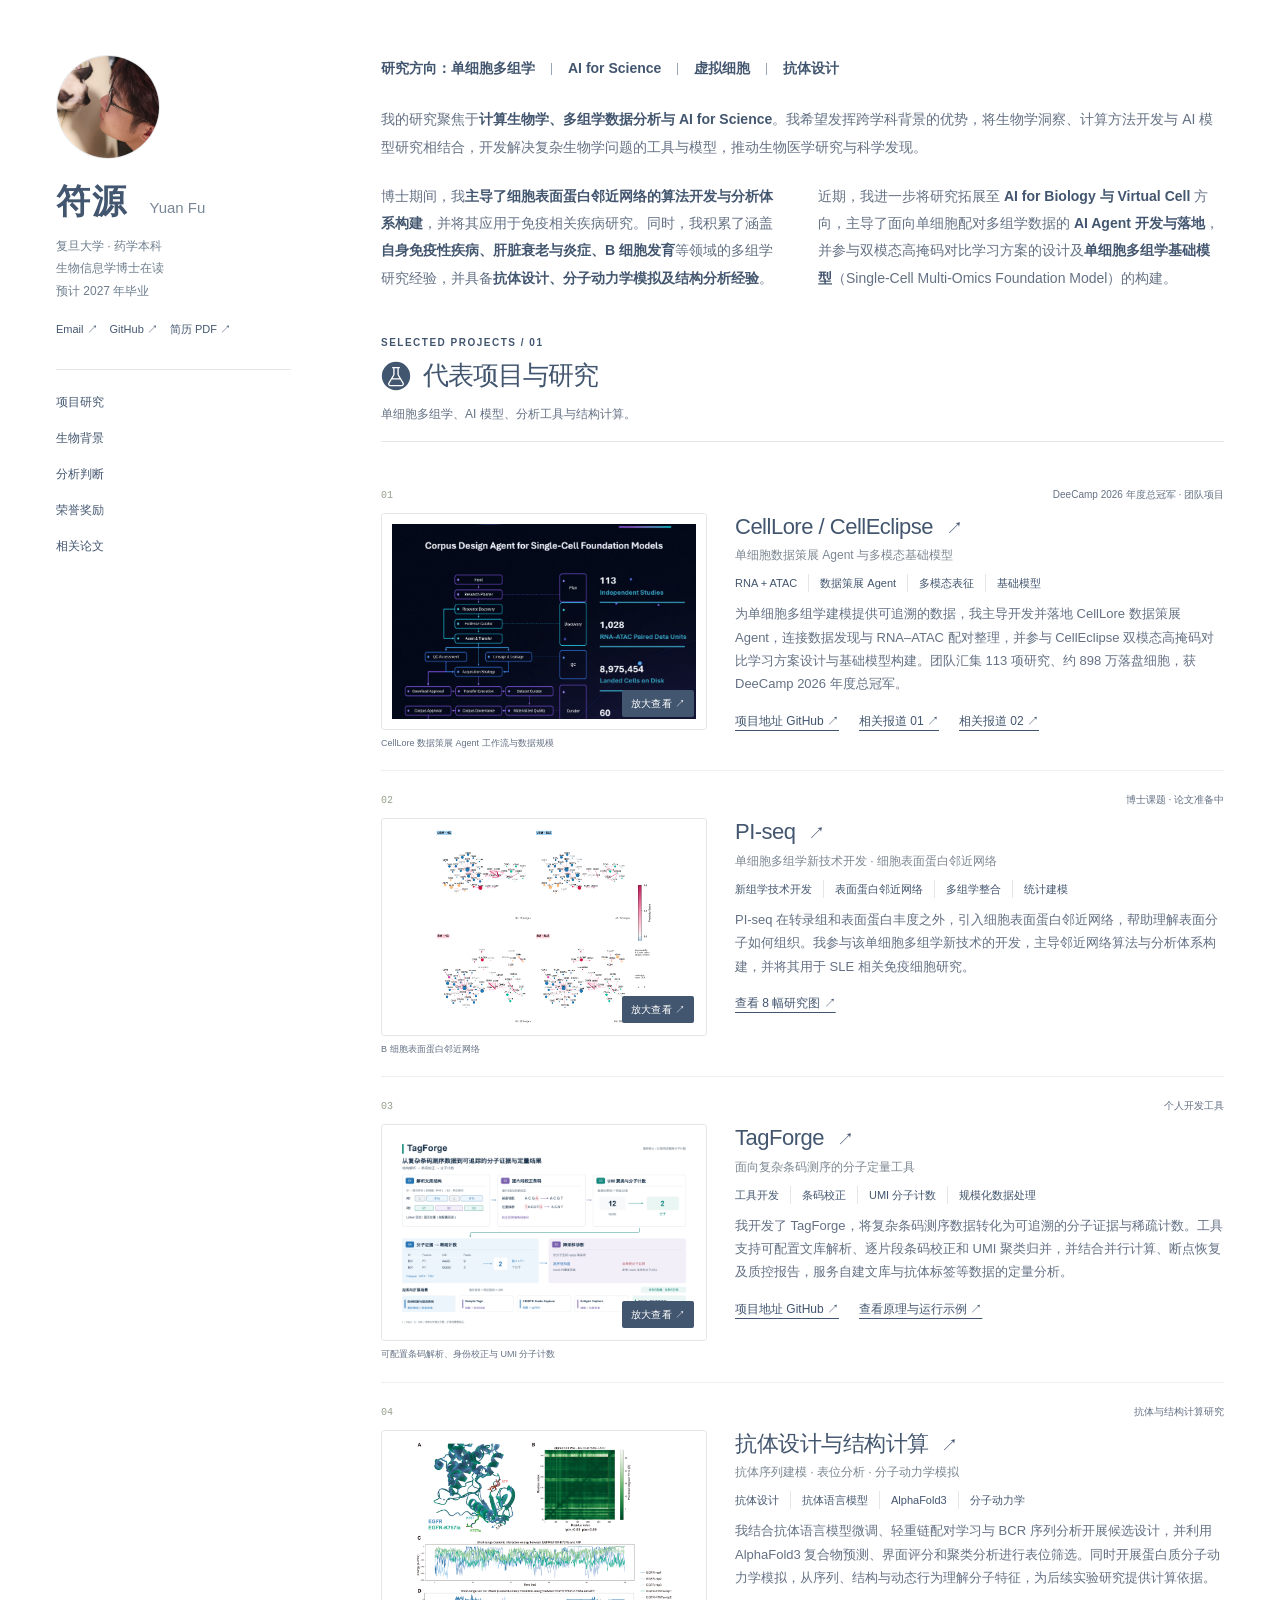
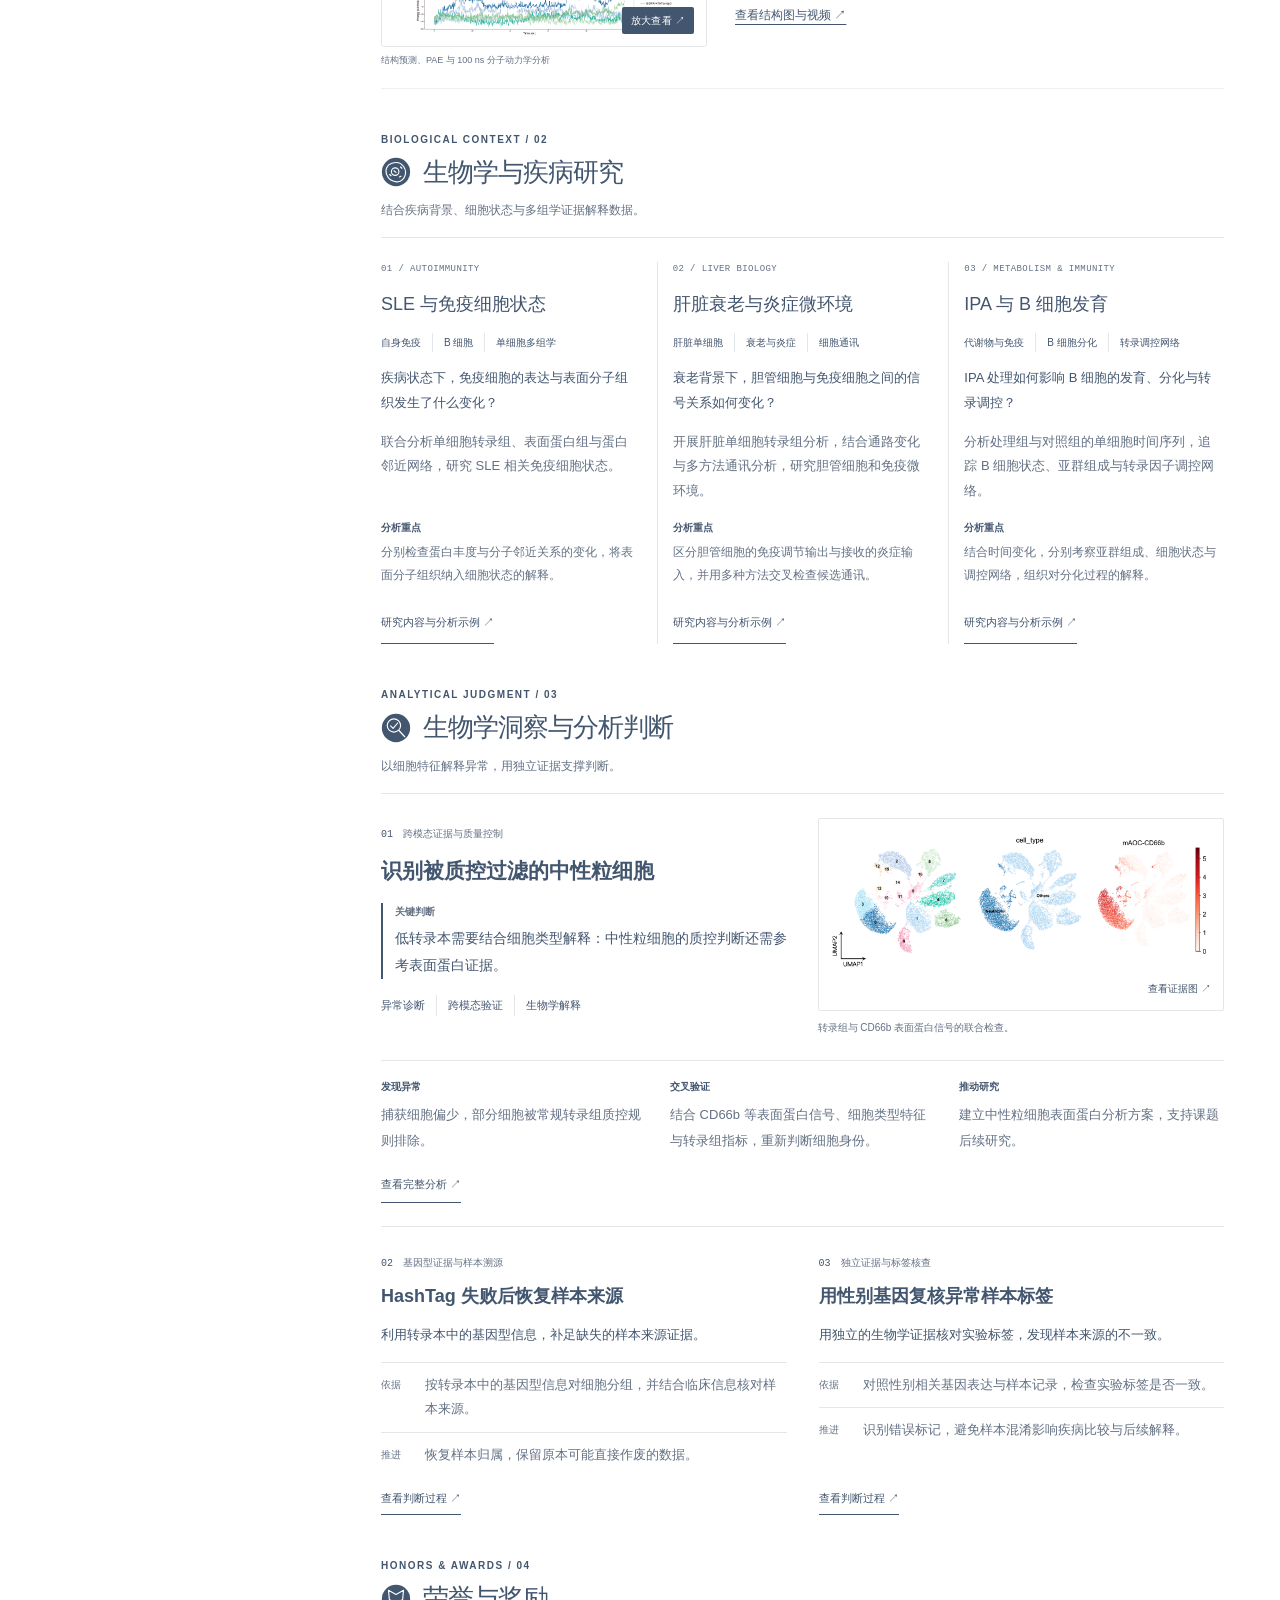
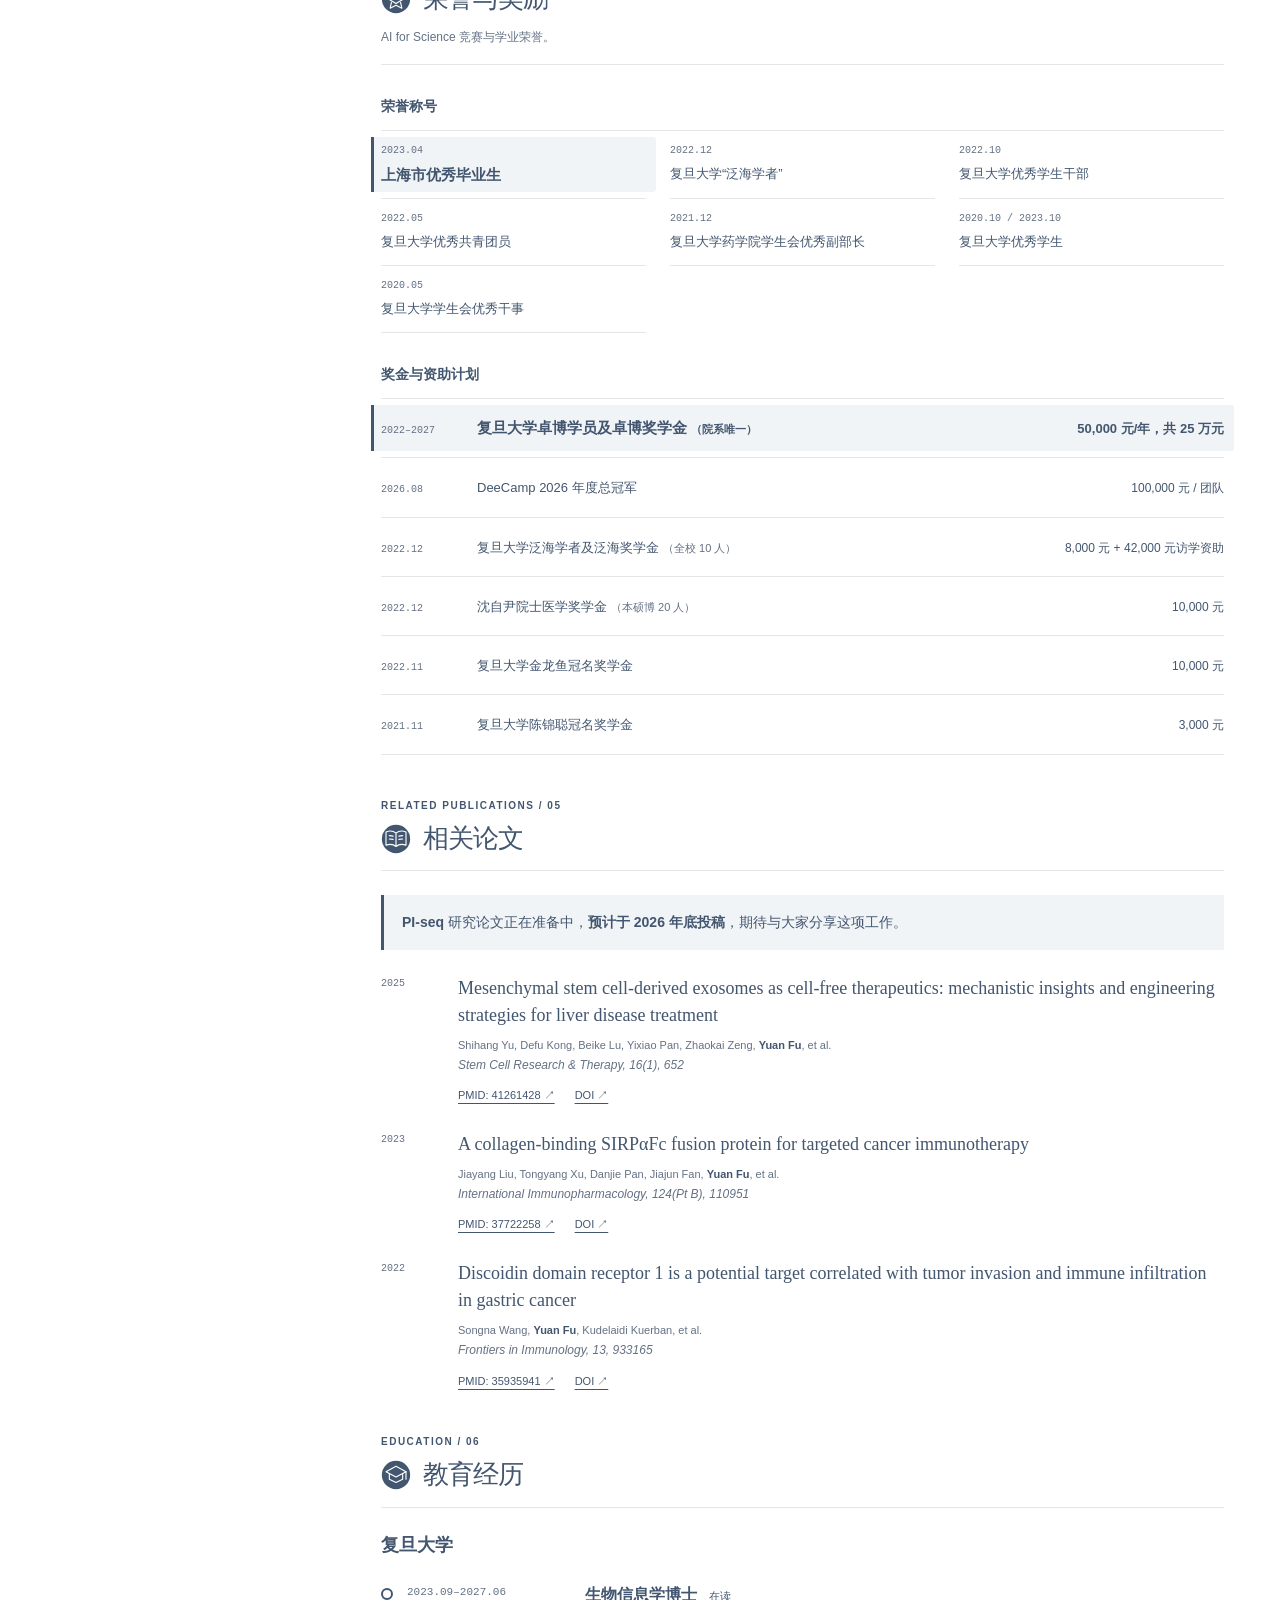
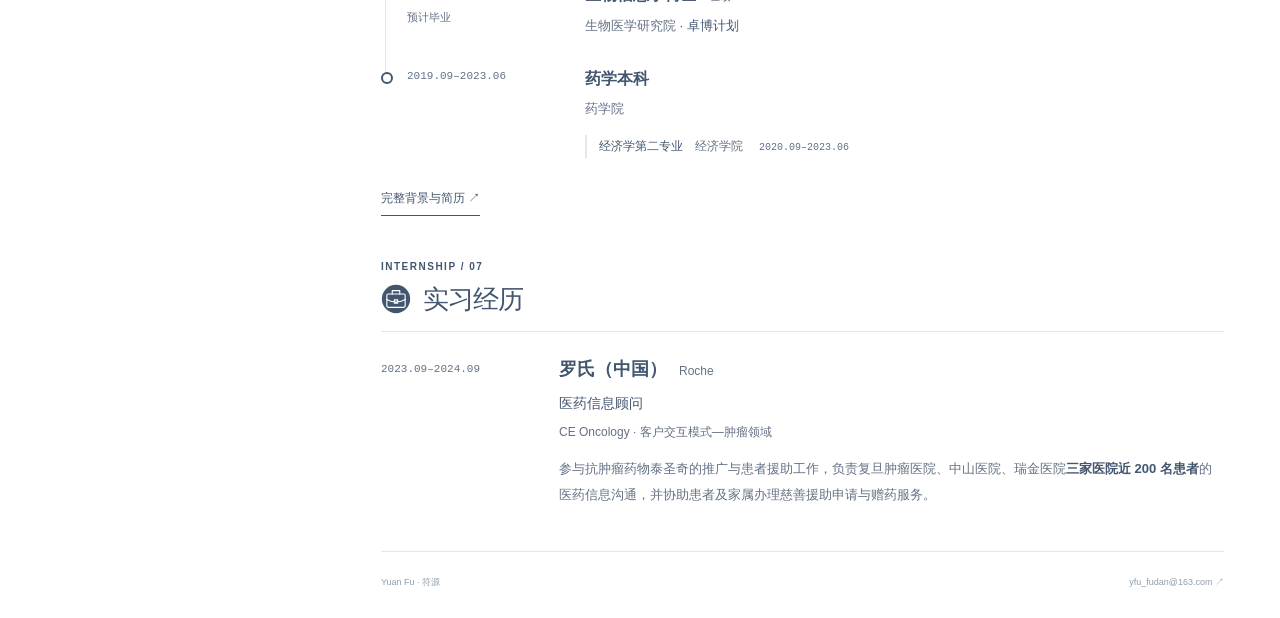
==== commit 767e2879: "Update homepage avatar with Yuan Fu and cat photo" ====
--- a/index.html
+++ b/index.html
@@ -12,7 +12,7 @@
   <meta property="og:title" content="符源 Yuan Fu · 计算生物学与 AI for Science">
   <meta property="og:description" content="复旦大学生物信息学博士生，聚焦单细胞多组学、AI for Science、虚拟细胞与抗体设计。预计 2027 年毕业。">
   <meta property="og:url" content="https://yuanfu-bio.github.io/">
-  <meta property="og:image" content="https://yuanfu-bio.github.io/assets/yuan-fu-portrait.jpg">
+  <meta property="og:image" content="https://yuanfu-bio.github.io/assets/yfu.JPG">
   <link rel="icon" href="assets/favicon.svg" type="image/svg+xml">
   <link rel="stylesheet" href="styles.css">
   <script src="content.js" defer></script>
@@ -22,7 +22,7 @@
   <a class="skip-link" href="#main">跳到主页内容</a>
   <main id="main">
     <article class="academic">
-      <div class="academic-layout shell"><aside class="academic-sidebar"><div class="academic-identity"><a class="avatar-link" href="#main" aria-label="符源首页"><img class="profile-avatar" src="assets/yuan-fu-portrait.jpg" alt="符源个人照" width="120" height="120"></a><h1>符源 <span lang="en">Yuan Fu</span></h1><p class="academic-role"><span>复旦大学 · 药学本科</span><span>生物信息学博士在读</span><span>预计 2027 年毕业</span></p><div class="academic-links"><a href="mailto:yfu_fudan@163.com">Email ↗</a><a href="https://github.com/yuanfu-bio" target="_blank" rel="noopener noreferrer">GitHub ↗</a><a href="assets/yuan-fu-cv.pdf" target="_blank" rel="noopener">简历 PDF ↗</a></div></div><nav class="section-nav" aria-label="主页导航"><a href="#academic-research">项目研究</a><a href="#academic-biology">生物背景</a><a href="#academic-cases">分析判断</a><a href="#academic-awards">荣誉奖励</a><a href="#academic-publications">相关论文</a></nav></aside><div class="academic-content"><section id="academic-about" class="academic-about academic-home-profile" aria-label="个人介绍"><div class="hero-expertise" aria-label="研究方向" data-profile-keywords><span>研究方向：单细胞多组学</span><span>AI for Science</span><span>虚拟细胞</span><span>抗体设计</span></div><div class="profile-prose" data-profile-prose></div></section><section class="content-section academic-research" id="academic-research"><div class="section-heading"><div><div class="eyebrow">SELECTED PROJECTS / 01</div><h2 class="section-title"><span data-section-icon="research"></span>代表项目与研究</h2></div><p>单细胞多组学、AI 模型、分析工具与结构计算。</p></div><div data-project-list></div></section><section class="content-section biology-section" id="academic-biology" data-content="biology"></section><section class="content-section judgment-section" id="academic-cases" data-content="cases"></section><section class="content-section awards-section" id="academic-awards" data-content="awards"></section><section class="content-section publications-section" id="academic-publications" data-content="publications"></section><section id="academic-background" class="content-section education-section academic-background" data-content="education"></section><section id="academic-internships" class="content-section internships-section" data-content="internships"></section><footer class="academic-footer"><span>Yuan Fu · 符源</span><a href="mailto:yfu_fudan@163.com">yfu_fudan@163.com ↗</a></footer></div></div>
+      <div class="academic-layout shell"><aside class="academic-sidebar"><div class="academic-identity"><a class="avatar-link" href="#main" aria-label="符源首页"><img class="profile-avatar" src="assets/yfu.JPG" alt="符源与猫对视的个人照" width="120" height="120"></a><h1>符源 <span lang="en">Yuan Fu</span></h1><p class="academic-role"><span>复旦大学 · 药学本科</span><span>生物信息学博士在读</span><span>预计 2027 年毕业</span></p><div class="academic-links"><a href="mailto:yfu_fudan@163.com">Email ↗</a><a href="https://github.com/yuanfu-bio" target="_blank" rel="noopener noreferrer">GitHub ↗</a><a href="assets/yuan-fu-cv.pdf" target="_blank" rel="noopener">简历 PDF ↗</a></div></div><nav class="section-nav" aria-label="主页导航"><a href="#academic-research">项目研究</a><a href="#academic-biology">生物背景</a><a href="#academic-cases">分析判断</a><a href="#academic-awards">荣誉奖励</a><a href="#academic-publications">相关论文</a></nav></aside><div class="academic-content"><section id="academic-about" class="academic-about academic-home-profile" aria-label="个人介绍"><div class="hero-expertise" aria-label="研究方向" data-profile-keywords><span>研究方向：单细胞多组学</span><span>AI for Science</span><span>虚拟细胞</span><span>抗体设计</span></div><div class="profile-prose" data-profile-prose></div></section><section class="content-section academic-research" id="academic-research"><div class="section-heading"><div><div class="eyebrow">SELECTED PROJECTS / 01</div><h2 class="section-title"><span data-section-icon="research"></span>代表项目与研究</h2></div><p>单细胞多组学、AI 模型、分析工具与结构计算。</p></div><div data-project-list></div></section><section class="content-section biology-section" id="academic-biology" data-content="biology"></section><section class="content-section judgment-section" id="academic-cases" data-content="cases"></section><section class="content-section awards-section" id="academic-awards" data-content="awards"></section><section class="content-section publications-section" id="academic-publications" data-content="publications"></section><section id="academic-background" class="content-section education-section academic-background" data-content="education"></section><section id="academic-internships" class="content-section internships-section" data-content="internships"></section><footer class="academic-footer"><span>Yuan Fu · 符源</span><a href="mailto:yfu_fudan@163.com">yfu_fudan@163.com ↗</a></footer></div></div>
     </article>
   </main>
   <dialog id="project-dialog" aria-labelledby="dialog-title"><div class="dialog-topline"><button id="dialog-close" type="button" aria-label="关闭详情">✕</button></div><div id="dialog-content"></div></dialog>
--- a/styles.css
+++ b/styles.css
@@ -74,7 +74,7 @@
 .atlas-project .project-preview{margin:17px 0 22px}.atlas-project .preview-open{aspect-ratio:3/2}.atlas-project.project-entry .project-heading .project-subtitle{margin-top:8px}.atlas-project.project-entry .project-copy .project-description{margin-top:0}.atlas-project.project-entry .project-copy .project-evidence{margin-top:16px}.atlas-project.project-entry .project-copy .project-evidence p{margin-top:12px}
 .academic-project.project-entry{display:grid;grid-template-columns:minmax(0,.8fr) minmax(0,1.2fr);gap:0 28px;padding:27px 0;align-items:start}.academic-project .project-entry-head{grid-column:1/-1;grid-row:1;margin-bottom:17px}.academic-project .project-heading{grid-column:2;grid-row:2}.academic-project .project-preview{grid-column:1;grid-row:2/4}.academic-project .project-copy{grid-column:2;grid-row:3}.academic-project .project-heading .skill-words{margin:12px 0 17px}.academic-project .project-copy .project-description{margin-top:0}.academic-project .project-copy .project-evidence{display:block;margin-top:16px}.academic-project .project-copy .project-evidence p{margin-top:11px}.academic-project .project-preview figcaption{font-size:9px}
 .image-dialog{width:min(1120px,calc(100% - 40px));max-height:92vh}.image-dialog-body{padding:24px}.image-dialog-body h2{font-size:27px;margin:0 0 20px;line-height:1.4}.enlarged-preview{margin:0}.enlarged-preview img{width:100%;height:auto;max-height:70vh;object-fit:contain;background:#fff}.enlarged-preview figcaption{font-size:12px;line-height:1.9;margin-top:15px;color:#647184}
-.profile-home-person{display:flex;align-items:center;gap:26px;min-width:0;flex:1}.profile-home-identity{min-width:0}.profile-avatar{display:block;width:120px;height:120px;flex-shrink:0;object-fit:cover;object-position:50% 40%;border-radius:50%;border:1px solid var(--line)}.avatar-link{display:block;width:120px;height:120px}.academic-sidebar .avatar-link{margin-top:0}
+.profile-home-person{display:flex;align-items:center;gap:26px;min-width:0;flex:1}.profile-home-identity{min-width:0}.profile-avatar{display:block;width:120px;height:120px;flex-shrink:0;object-fit:cover;object-position:50% 58%;border-radius:50%;border:1px solid var(--line)}.avatar-link{display:block;width:120px;height:120px}.academic-sidebar .avatar-link{margin-top:0}
 @media(max-width:1100px){.studio-project.project-entry{column-gap:32px}.academic-project.project-entry{column-gap:23px}.profile-home-person{gap:20px}.profile-home-person .profile-avatar{width:104px;height:104px}}
 @media(max-width:760px){.studio-project.project-entry,.academic-project.project-entry{display:block;padding:25px 0}.project-entry .project-entry-head{margin-bottom:14px}.project-heading .project-subtitle{margin-top:8px}.project-entry .project-heading .skill-words{margin:13px 0 17px}.project-entry .project-preview{margin:17px 0 21px}.project-entry .preview-open{aspect-ratio:3/2;padding:10px}.project-preview figcaption,.academic-project .project-preview figcaption{font-size:9px;margin-top:9px}.preview-expand{font-size:9px;right:10px;bottom:10px;padding:5px 8px}.project-entry .project-copy .project-description{margin-top:0}.project-entry .project-copy .project-evidence{margin-top:17px}.image-dialog-body{padding:20px}.image-dialog-body h2{font-size:23px;margin-bottom:16px}.enlarged-preview img{max-height:65vh}.enlarged-preview figcaption{font-size:11px}.profile-home-person{gap:17px;align-items:center}.profile-home-person .profile-avatar{width:84px;height:84px}.profile-home-person .home-name{font-size:34px}.profile-home-person .home-name>span,.atlas .profile-home-person .home-name>span{font-size:21px;margin-left:6px}.profile-home-person .home-identity{font-size:10px}.profile-home-person .hero-expertise{font-size:10px;gap:6px 7px}.profile-home-person .hero-expertise>span+span{padding-left:7px}.academic-sidebar .avatar-link{width:68px;height:68px;grid-row:1/4;align-self:center}.academic-sidebar .profile-avatar{width:68px;height:68px}}
 @media(max-width:360px){.profile-home-person{gap:13px}.profile-home-person .profile-avatar{width:72px;height:72px}.profile-home-person .home-name{font-size:31px}.profile-home-person .home-name>span,.atlas .profile-home-person .home-name>span{font-size:19px}.profile-home-person .eyebrow{font-size:7px}.profile-home-person .hero-expertise{font-size:9px;gap:6px}.profile-home-person .hero-expertise>span+span{padding-left:6px}}
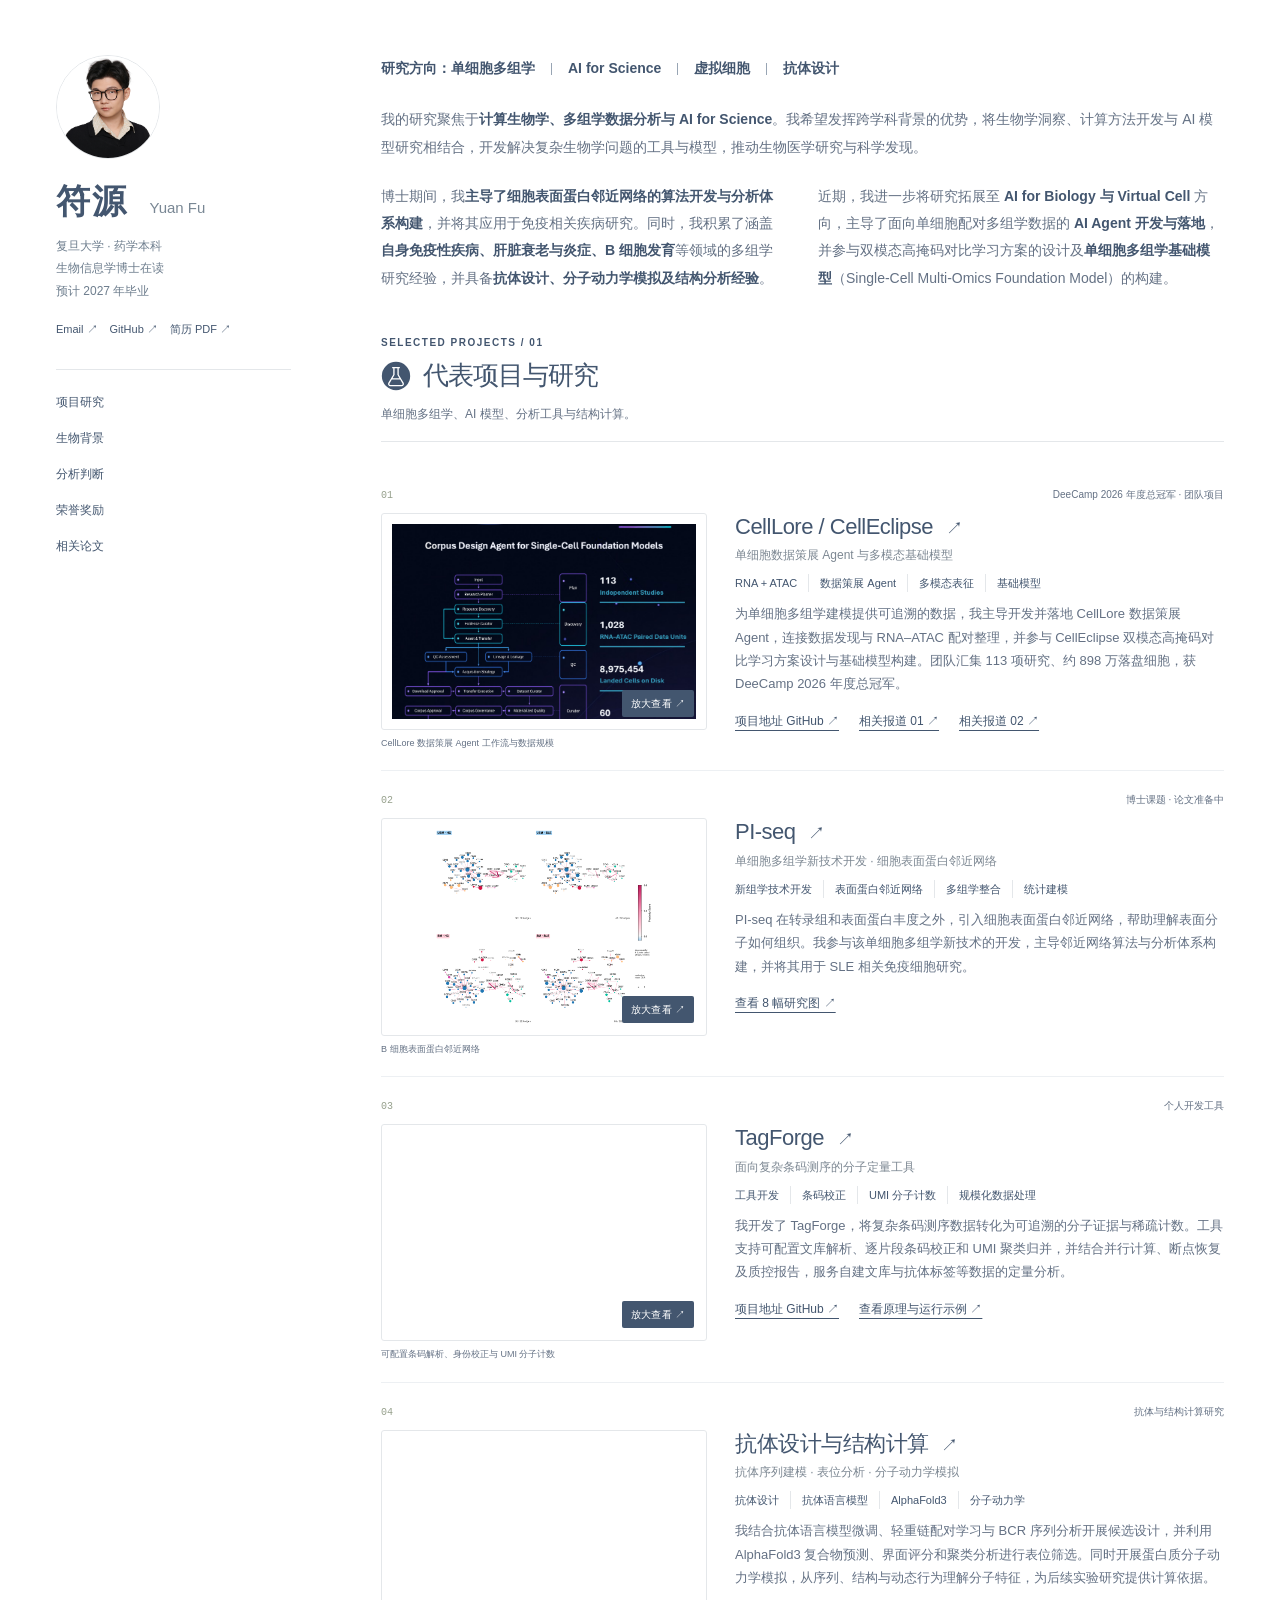
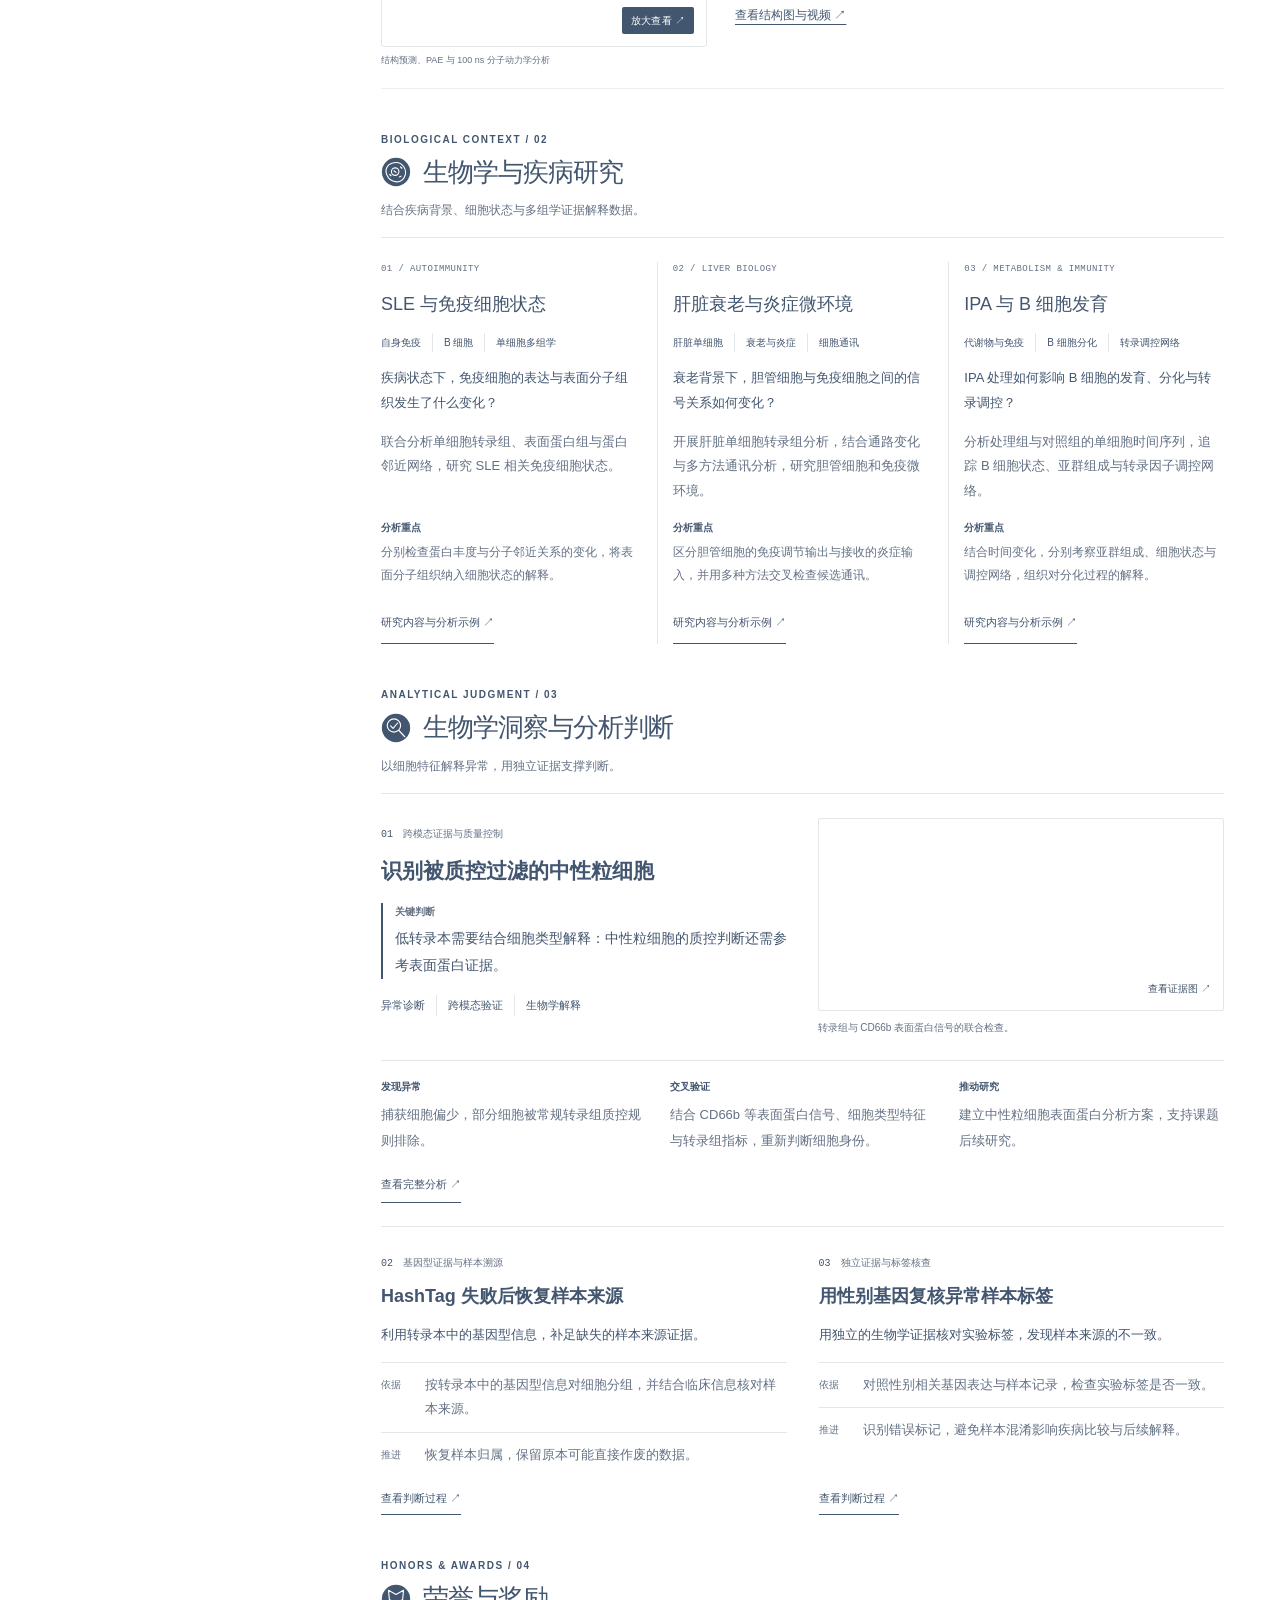
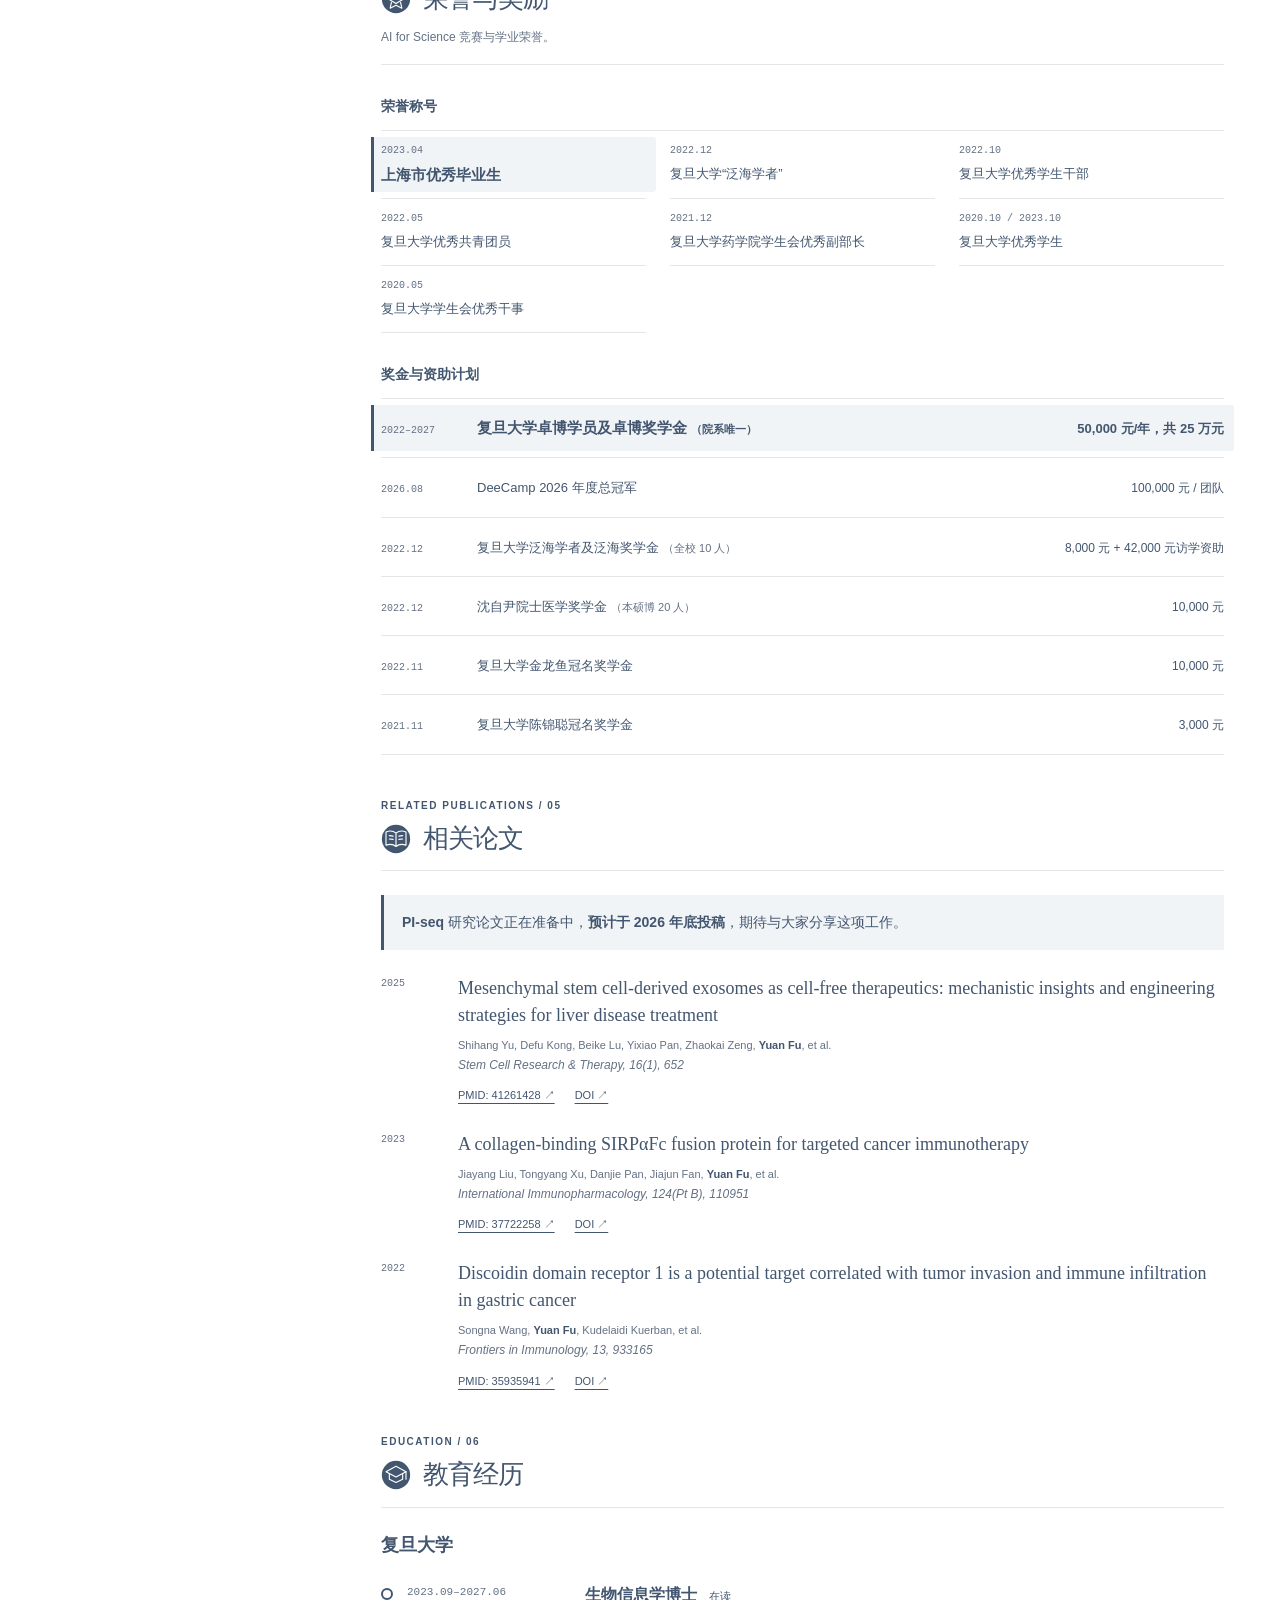
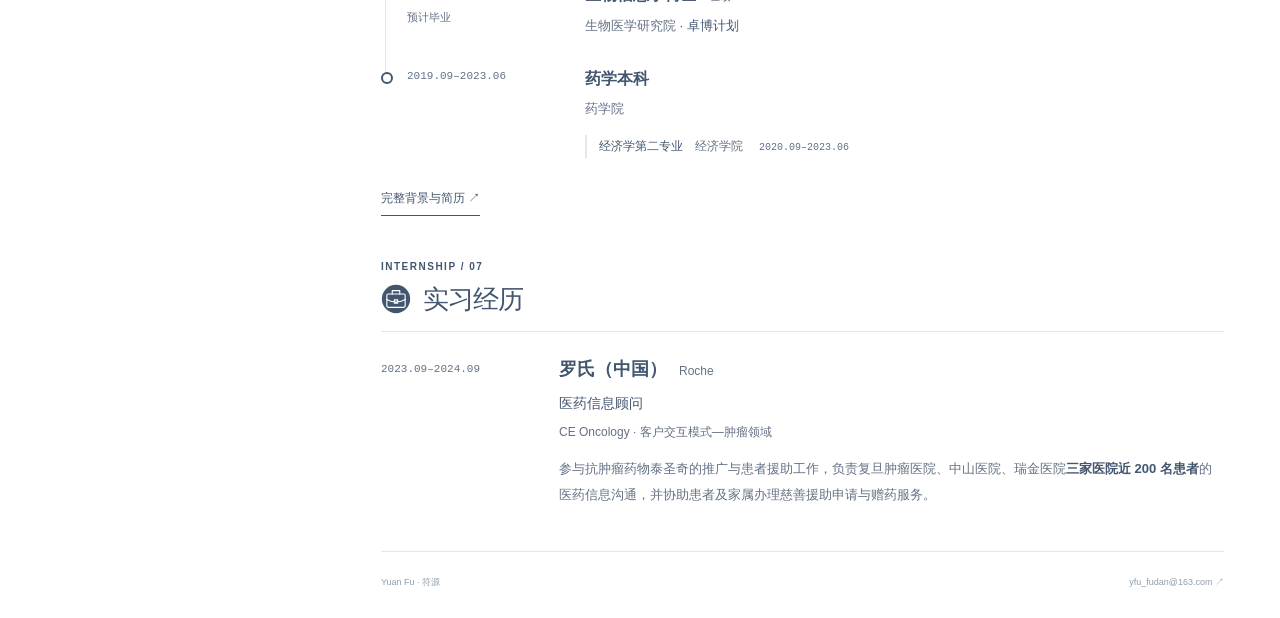
==== commit aca1e1b5: "Replace resume and homepage profile photos" ====
--- a/index.html
+++ b/index.html
@@ -12,7 +12,7 @@
   <meta property="og:title" content="符源 Yuan Fu · 计算生物学与 AI for Science">
   <meta property="og:description" content="复旦大学生物信息学博士生，聚焦单细胞多组学、AI for Science、虚拟细胞与抗体设计。预计 2027 年毕业。">
   <meta property="og:url" content="https://yuanfu-bio.github.io/">
-  <meta property="og:image" content="https://yuanfu-bio.github.io/assets/yfu.JPG">
+  <meta property="og:image" content="https://yuanfu-bio.github.io/assets/IMG_6194.jpg">
   <link rel="icon" href="assets/favicon.svg" type="image/svg+xml">
   <link rel="stylesheet" href="styles.css">
   <script src="content.js" defer></script>
@@ -22,7 +22,7 @@
   <a class="skip-link" href="#main">跳到主页内容</a>
   <main id="main">
     <article class="academic">
-      <div class="academic-layout shell"><aside class="academic-sidebar"><div class="academic-identity"><a class="avatar-link" href="#main" aria-label="符源首页"><img class="profile-avatar" src="assets/yfu.JPG" alt="符源与猫对视的个人照" width="120" height="120"></a><h1>符源 <span lang="en">Yuan Fu</span></h1><p class="academic-role"><span>复旦大学 · 药学本科</span><span>生物信息学博士在读</span><span>预计 2027 年毕业</span></p><div class="academic-links"><a href="mailto:yfu_fudan@163.com">Email ↗</a><a href="https://github.com/yuanfu-bio" target="_blank" rel="noopener noreferrer">GitHub ↗</a><a href="assets/yuan-fu-cv.pdf" target="_blank" rel="noopener">简历 PDF ↗</a></div></div><nav class="section-nav" aria-label="主页导航"><a href="#academic-research">项目研究</a><a href="#academic-biology">生物背景</a><a href="#academic-cases">分析判断</a><a href="#academic-awards">荣誉奖励</a><a href="#academic-publications">相关论文</a></nav></aside><div class="academic-content"><section id="academic-about" class="academic-about academic-home-profile" aria-label="个人介绍"><div class="hero-expertise" aria-label="研究方向" data-profile-keywords><span>研究方向：单细胞多组学</span><span>AI for Science</span><span>虚拟细胞</span><span>抗体设计</span></div><div class="profile-prose" data-profile-prose></div></section><section class="content-section academic-research" id="academic-research"><div class="section-heading"><div><div class="eyebrow">SELECTED PROJECTS / 01</div><h2 class="section-title"><span data-section-icon="research"></span>代表项目与研究</h2></div><p>单细胞多组学、AI 模型、分析工具与结构计算。</p></div><div data-project-list></div></section><section class="content-section biology-section" id="academic-biology" data-content="biology"></section><section class="content-section judgment-section" id="academic-cases" data-content="cases"></section><section class="content-section awards-section" id="academic-awards" data-content="awards"></section><section class="content-section publications-section" id="academic-publications" data-content="publications"></section><section id="academic-background" class="content-section education-section academic-background" data-content="education"></section><section id="academic-internships" class="content-section internships-section" data-content="internships"></section><footer class="academic-footer"><span>Yuan Fu · 符源</span><a href="mailto:yfu_fudan@163.com">yfu_fudan@163.com ↗</a></footer></div></div>
+      <div class="academic-layout shell"><aside class="academic-sidebar"><div class="academic-identity"><a class="avatar-link" href="#main" aria-label="符源首页"><img class="profile-avatar" src="assets/IMG_6194.jpg" alt="符源个人照" width="120" height="120"></a><h1>符源 <span lang="en">Yuan Fu</span></h1><p class="academic-role"><span>复旦大学 · 药学本科</span><span>生物信息学博士在读</span><span>预计 2027 年毕业</span></p><div class="academic-links"><a href="mailto:yfu_fudan@163.com">Email ↗</a><a href="https://github.com/yuanfu-bio" target="_blank" rel="noopener noreferrer">GitHub ↗</a><a href="assets/yuan-fu-cv.pdf" target="_blank" rel="noopener">简历 PDF ↗</a></div></div><nav class="section-nav" aria-label="主页导航"><a href="#academic-research">项目研究</a><a href="#academic-biology">生物背景</a><a href="#academic-cases">分析判断</a><a href="#academic-awards">荣誉奖励</a><a href="#academic-publications">相关论文</a></nav></aside><div class="academic-content"><section id="academic-about" class="academic-about academic-home-profile" aria-label="个人介绍"><div class="hero-expertise" aria-label="研究方向" data-profile-keywords><span>研究方向：单细胞多组学</span><span>AI for Science</span><span>虚拟细胞</span><span>抗体设计</span></div><div class="profile-prose" data-profile-prose></div></section><section class="content-section academic-research" id="academic-research"><div class="section-heading"><div><div class="eyebrow">SELECTED PROJECTS / 01</div><h2 class="section-title"><span data-section-icon="research"></span>代表项目与研究</h2></div><p>单细胞多组学、AI 模型、分析工具与结构计算。</p></div><div data-project-list></div></section><section class="content-section biology-section" id="academic-biology" data-content="biology"></section><section class="content-section judgment-section" id="academic-cases" data-content="cases"></section><section class="content-section awards-section" id="academic-awards" data-content="awards"></section><section class="content-section publications-section" id="academic-publications" data-content="publications"></section><section id="academic-background" class="content-section education-section academic-background" data-content="education"></section><section id="academic-internships" class="content-section internships-section" data-content="internships"></section><footer class="academic-footer"><span>Yuan Fu · 符源</span><a href="mailto:yfu_fudan@163.com">yfu_fudan@163.com ↗</a></footer></div></div>
     </article>
   </main>
   <dialog id="project-dialog" aria-labelledby="dialog-title"><div class="dialog-topline"><button id="dialog-close" type="button" aria-label="关闭详情">✕</button></div><div id="dialog-content"></div></dialog>
--- a/styles.css
+++ b/styles.css
@@ -74,7 +74,7 @@
 .atlas-project .project-preview{margin:17px 0 22px}.atlas-project .preview-open{aspect-ratio:3/2}.atlas-project.project-entry .project-heading .project-subtitle{margin-top:8px}.atlas-project.project-entry .project-copy .project-description{margin-top:0}.atlas-project.project-entry .project-copy .project-evidence{margin-top:16px}.atlas-project.project-entry .project-copy .project-evidence p{margin-top:12px}
 .academic-project.project-entry{display:grid;grid-template-columns:minmax(0,.8fr) minmax(0,1.2fr);gap:0 28px;padding:27px 0;align-items:start}.academic-project .project-entry-head{grid-column:1/-1;grid-row:1;margin-bottom:17px}.academic-project .project-heading{grid-column:2;grid-row:2}.academic-project .project-preview{grid-column:1;grid-row:2/4}.academic-project .project-copy{grid-column:2;grid-row:3}.academic-project .project-heading .skill-words{margin:12px 0 17px}.academic-project .project-copy .project-description{margin-top:0}.academic-project .project-copy .project-evidence{display:block;margin-top:16px}.academic-project .project-copy .project-evidence p{margin-top:11px}.academic-project .project-preview figcaption{font-size:9px}
 .image-dialog{width:min(1120px,calc(100% - 40px));max-height:92vh}.image-dialog-body{padding:24px}.image-dialog-body h2{font-size:27px;margin:0 0 20px;line-height:1.4}.enlarged-preview{margin:0}.enlarged-preview img{width:100%;height:auto;max-height:70vh;object-fit:contain;background:#fff}.enlarged-preview figcaption{font-size:12px;line-height:1.9;margin-top:15px;color:#647184}
-.profile-home-person{display:flex;align-items:center;gap:26px;min-width:0;flex:1}.profile-home-identity{min-width:0}.profile-avatar{display:block;width:120px;height:120px;flex-shrink:0;object-fit:cover;object-position:50% 58%;border-radius:50%;border:1px solid var(--line)}.avatar-link{display:block;width:120px;height:120px}.academic-sidebar .avatar-link{margin-top:0}
+.profile-home-person{display:flex;align-items:center;gap:26px;min-width:0;flex:1}.profile-home-identity{min-width:0}.profile-avatar{display:block;width:120px;height:120px;flex-shrink:0;object-fit:cover;object-position:50% 50%;border-radius:50%;border:1px solid var(--line)}.avatar-link{display:block;width:120px;height:120px}.academic-sidebar .avatar-link{margin-top:0}
 @media(max-width:1100px){.studio-project.project-entry{column-gap:32px}.academic-project.project-entry{column-gap:23px}.profile-home-person{gap:20px}.profile-home-person .profile-avatar{width:104px;height:104px}}
 @media(max-width:760px){.studio-project.project-entry,.academic-project.project-entry{display:block;padding:25px 0}.project-entry .project-entry-head{margin-bottom:14px}.project-heading .project-subtitle{margin-top:8px}.project-entry .project-heading .skill-words{margin:13px 0 17px}.project-entry .project-preview{margin:17px 0 21px}.project-entry .preview-open{aspect-ratio:3/2;padding:10px}.project-preview figcaption,.academic-project .project-preview figcaption{font-size:9px;margin-top:9px}.preview-expand{font-size:9px;right:10px;bottom:10px;padding:5px 8px}.project-entry .project-copy .project-description{margin-top:0}.project-entry .project-copy .project-evidence{margin-top:17px}.image-dialog-body{padding:20px}.image-dialog-body h2{font-size:23px;margin-bottom:16px}.enlarged-preview img{max-height:65vh}.enlarged-preview figcaption{font-size:11px}.profile-home-person{gap:17px;align-items:center}.profile-home-person .profile-avatar{width:84px;height:84px}.profile-home-person .home-name{font-size:34px}.profile-home-person .home-name>span,.atlas .profile-home-person .home-name>span{font-size:21px;margin-left:6px}.profile-home-person .home-identity{font-size:10px}.profile-home-person .hero-expertise{font-size:10px;gap:6px 7px}.profile-home-person .hero-expertise>span+span{padding-left:7px}.academic-sidebar .avatar-link{width:68px;height:68px;grid-row:1/4;align-self:center}.academic-sidebar .profile-avatar{width:68px;height:68px}}
 @media(max-width:360px){.profile-home-person{gap:13px}.profile-home-person .profile-avatar{width:72px;height:72px}.profile-home-person .home-name{font-size:31px}.profile-home-person .home-name>span,.atlas .profile-home-person .home-name>span{font-size:19px}.profile-home-person .eyebrow{font-size:7px}.profile-home-person .hero-expertise{font-size:9px;gap:6px}.profile-home-person .hero-expertise>span+span{padding-left:6px}}
